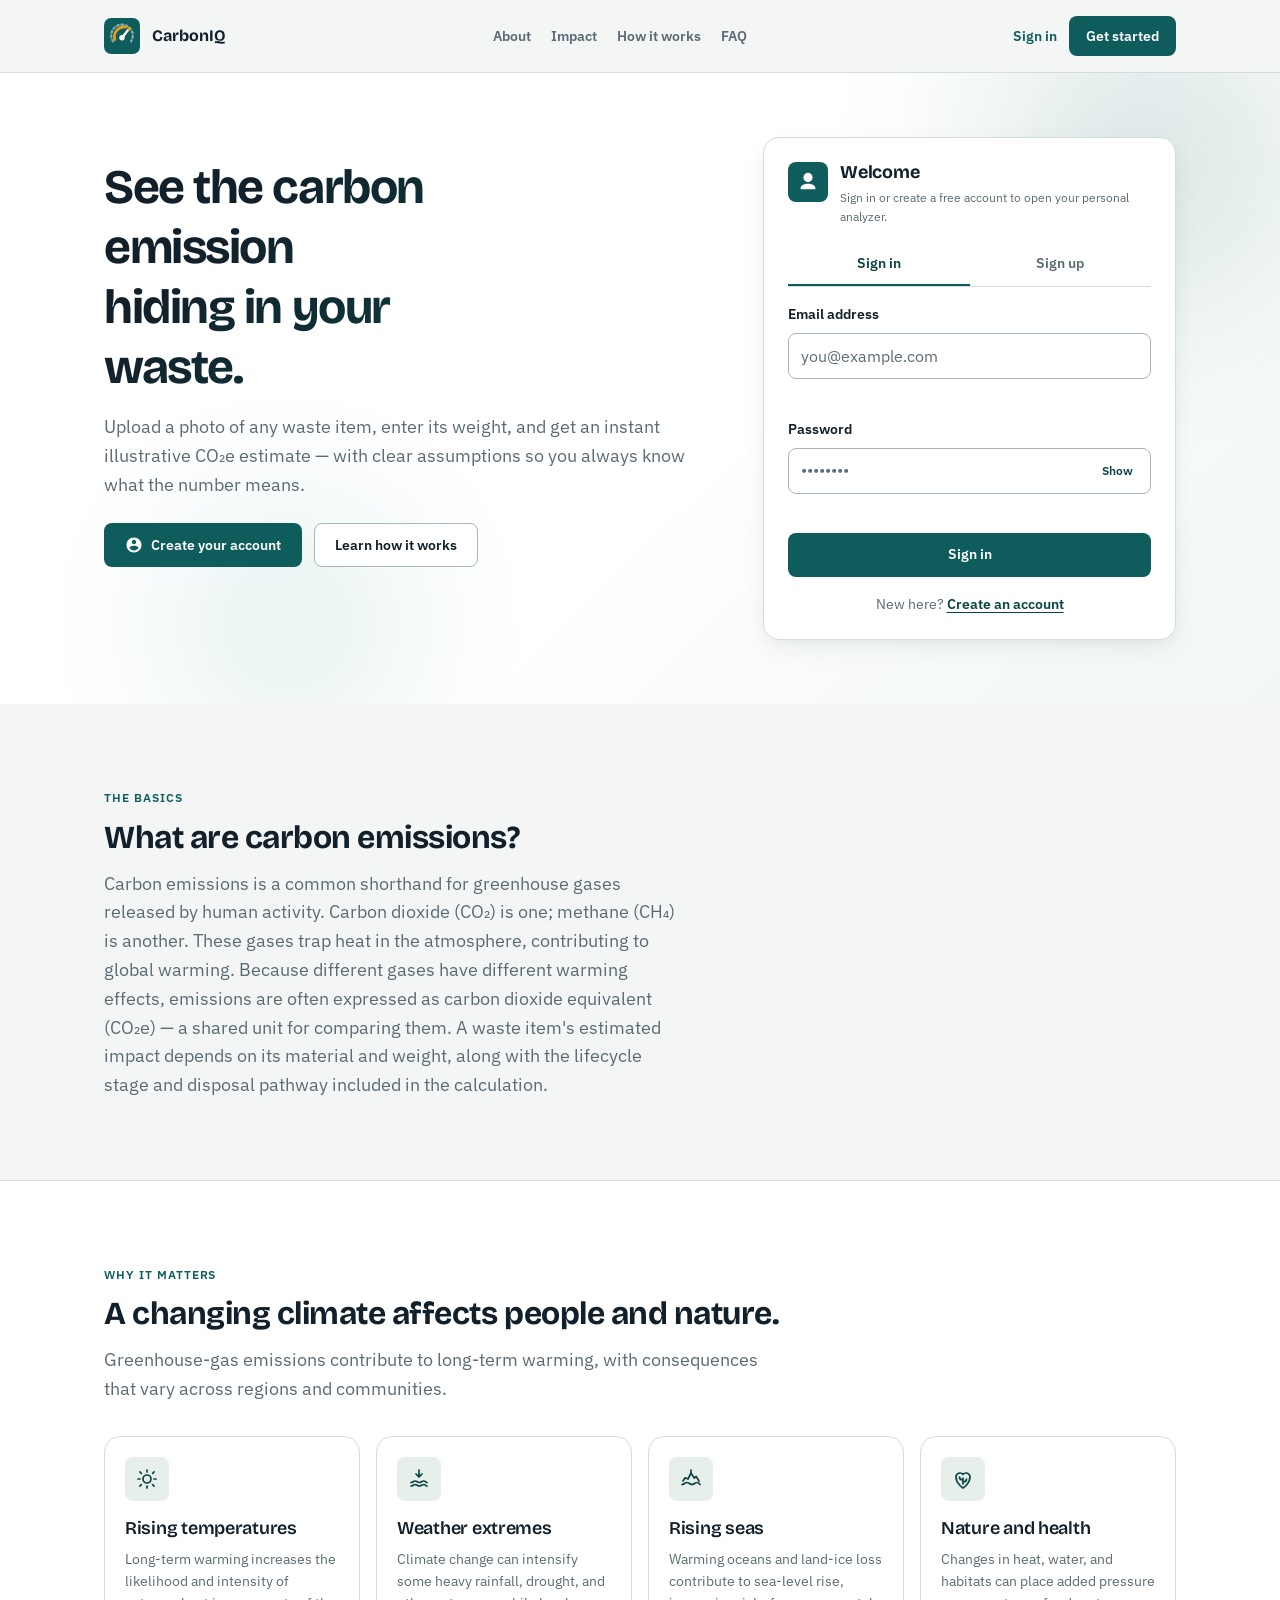
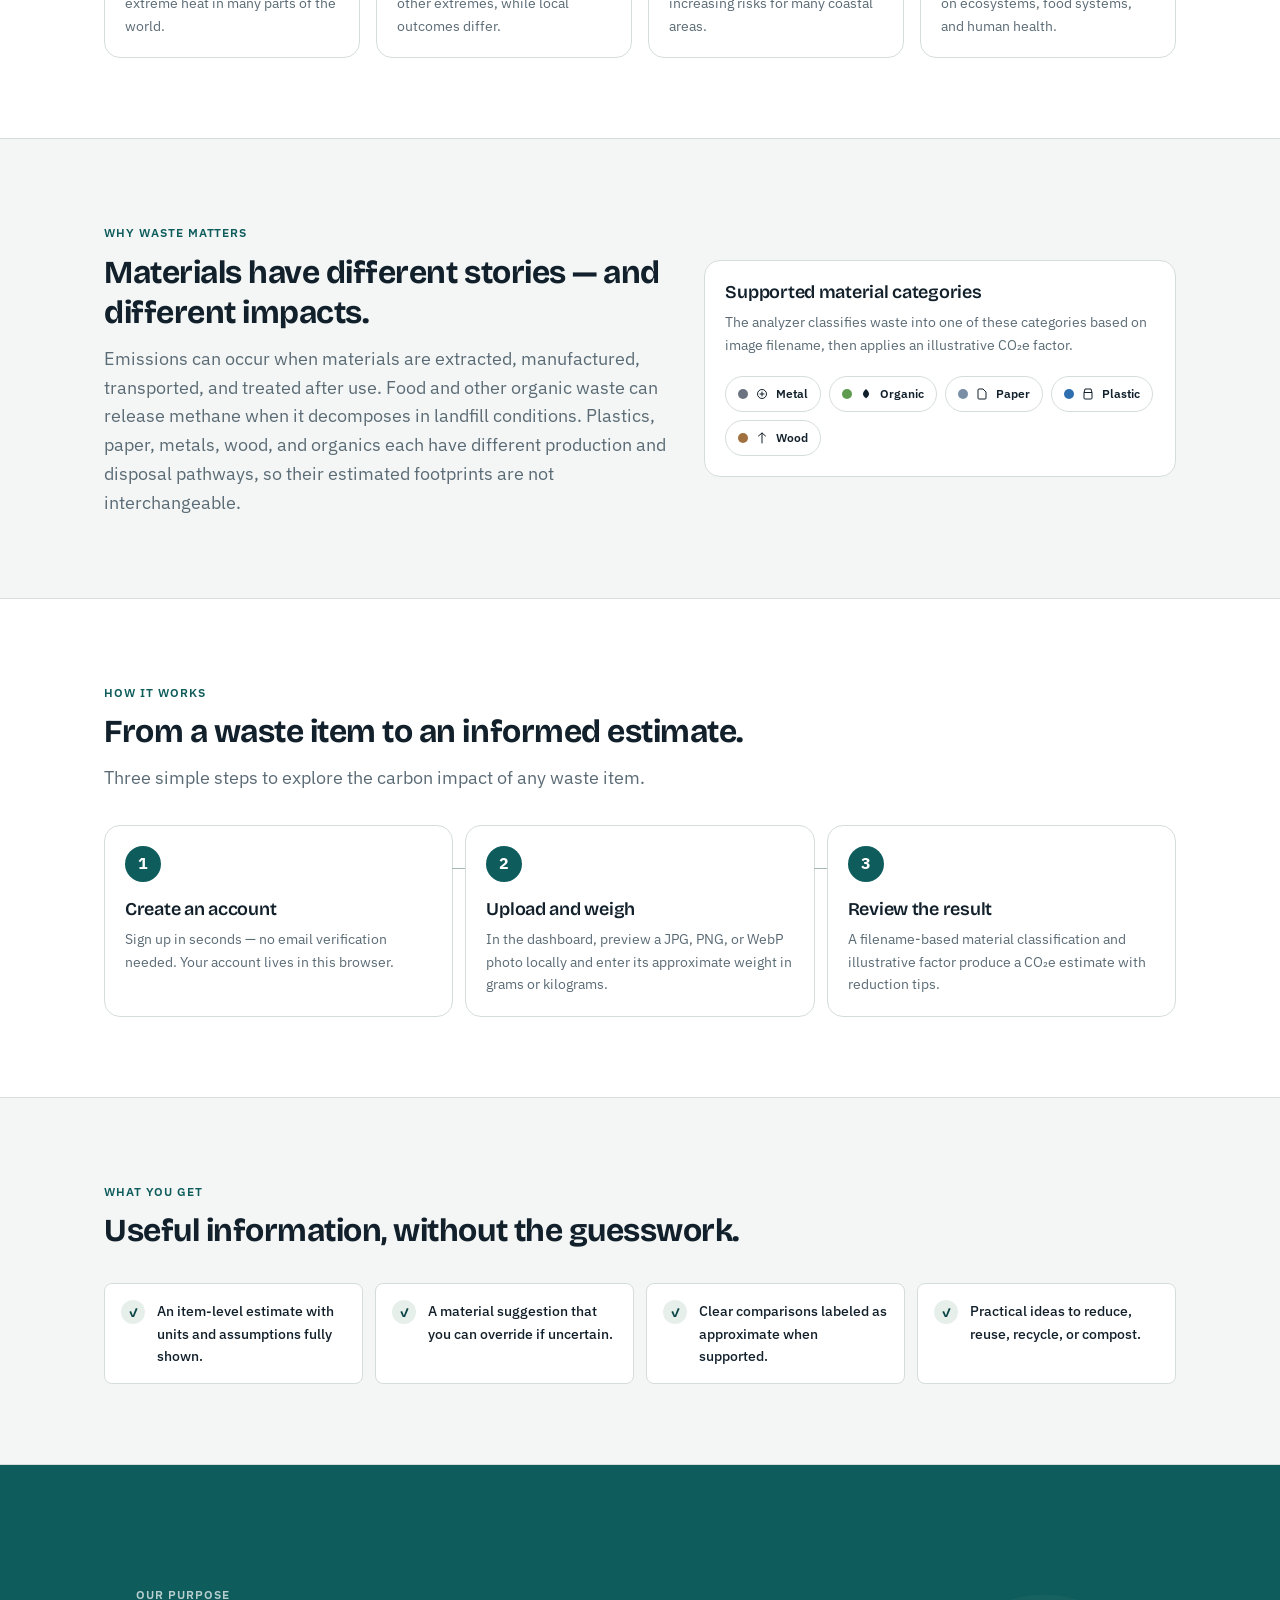
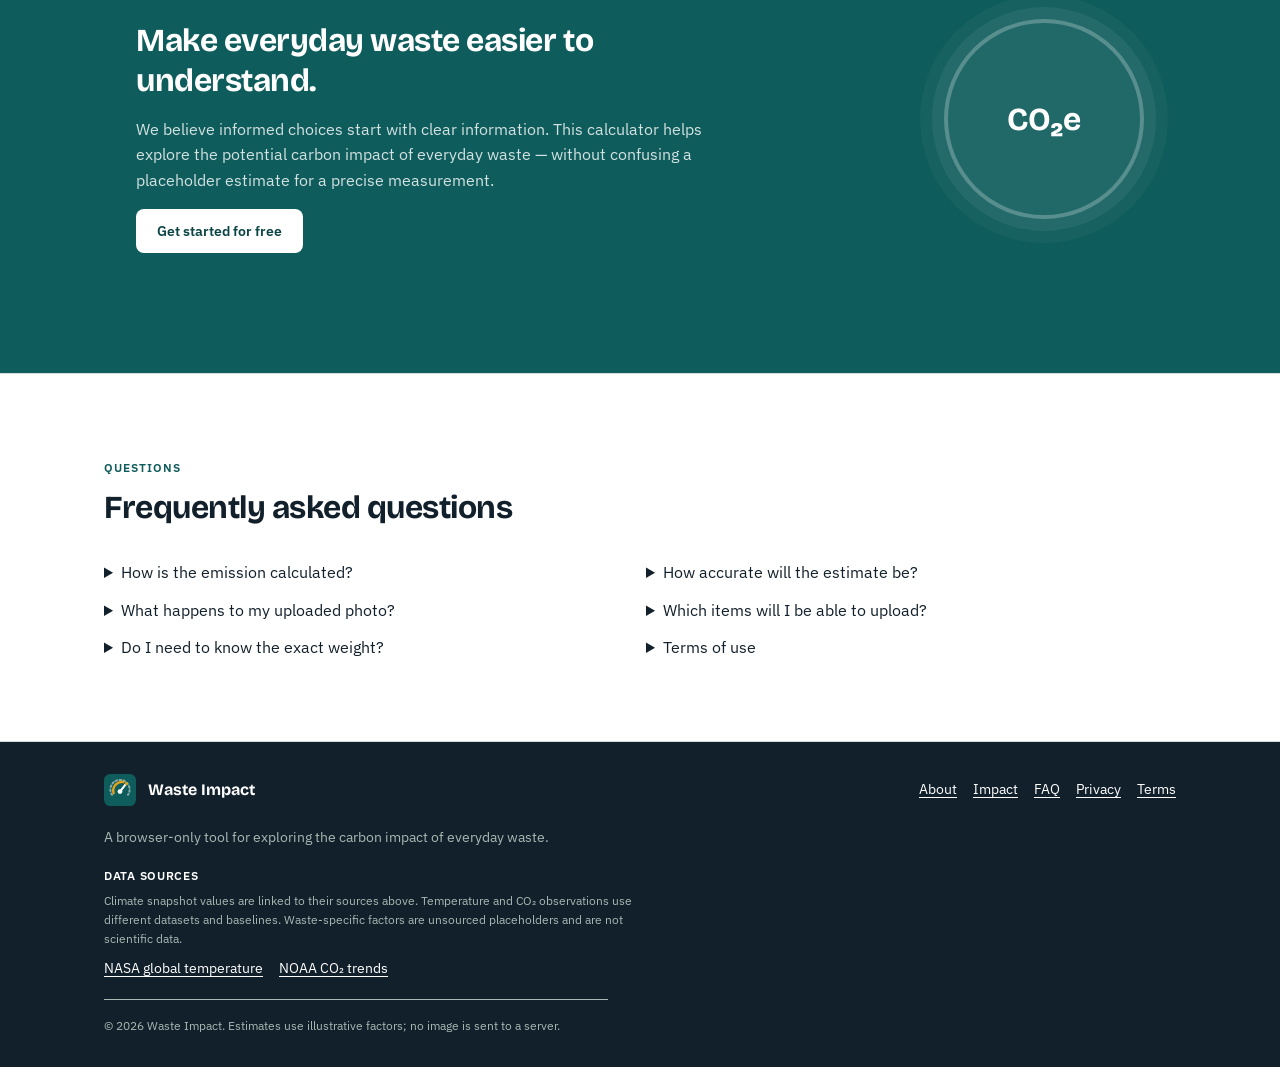
==== frontend/dashboard.html @ 8da8f5a0 "updated frontend" ====
<!doctype html>
<html lang="en">

<head>
  <meta charset="utf-8">
  <meta name="viewport" content="width=device-width, initial-scale=1">
  <meta name="description" content="Analyze a waste item and review its estimated carbon impact.">
  <title>My Analyzer | CarbonIQ</title>
  <link rel="preconnect" href="https://fonts.googleapis.com">
  <link rel="preconnect" href="https://fonts.gstatic.com" crossorigin>
  <link
    href="https://fonts.googleapis.com/css2?family=Bricolage+Grotesque:opsz,wght@12..96,400;12..96,600;12..96,700&family=IBM+Plex+Sans:wght@400;500;600&display=swap"
    rel="stylesheet">
  <link rel="stylesheet" href="css/tokens.css">
  <link rel="stylesheet" href="css/base.css">
  <link rel="stylesheet" href="css/components.css">
  <link rel="stylesheet" href="css/sections.css">
  <script type="module" src="js/dashboard.js"></script>
</head>

<body>
  <a class="skip-link" href="#main-content">Skip to main content</a>

  <!-- ─── Reward Toast ──────────────────────────────────────────────────────── -->
  <div id="reward-toast" class="reward-toast" hidden aria-live="polite" aria-atomic="true">
    <span class="toast-icon" aria-hidden="true">
      <svg width="22" height="22" viewBox="0 0 24 24" fill="none">
        <circle cx="12" cy="12" r="10" fill="#F59E0B" stroke="#D97706" stroke-width="1.5" />
        <circle cx="12" cy="12" r="7.5" stroke="#FDE68A" stroke-width="1" stroke-dasharray="2 1.5" />
        <text x="12" y="15.5" font-size="11" font-weight="900" fill="#78350F" text-anchor="middle"
          font-family="system-ui, sans-serif">₵</text>
      </svg>
    </span>
    <div class="toast-text">
      <strong id="toast-points">+0 Eco-Points</strong>
      <span id="toast-sub">Added to your wallet</span>
    </div>
  </div>

  <!-- ─── Wallet Modal ──────────────────────────────────────────────────────── -->
  <div id="wallet-modal" class="modal-overlay" hidden role="dialog" aria-modal="true" aria-labelledby="modal-title">
    <div class="modal-inner" data-modal-inner tabindex="-1">
      <div class="modal-header">
        <div class="modal-title-row">
          <span class="modal-title-icon" aria-hidden="true">
            <svg width="24" height="24" viewBox="0 0 24 24" fill="none">
              <circle cx="12" cy="12" r="10" fill="#F59E0B" stroke="#D97706" stroke-width="1.5" />
              <circle cx="12" cy="12" r="7.5" stroke="#FDE68A" stroke-width="1" stroke-dasharray="2 1.5" />
              <text x="12" y="15.5" font-size="11" font-weight="900" fill="#78350F" text-anchor="middle"
                font-family="system-ui, sans-serif">₵</text>
            </svg>
          </span>
          <h2 id="modal-title">My Eco-Wallet</h2>
        </div>
        <button class="modal-close" id="wallet-close" type="button" aria-label="Close wallet">
          <svg width="20" height="20" viewBox="0 0 24 24" fill="none" aria-hidden="true">
            <path d="M18 6 6 18M6 6l12 12" stroke="currentColor" stroke-width="2" stroke-linecap="round" />
          </svg>
        </button>
      </div>

      <!-- Balance strip -->
      <div class="modal-balance-strip">
        <div class="modal-stat">
          <span class="modal-stat-label">Current Balance</span>
          <strong class="modal-stat-value" id="modal-balance">0</strong>
          <span class="modal-stat-unit">Eco-Points</span>
        </div>
        <div class="modal-stat">
          <span class="modal-stat-label">Lifetime Earned</span>
          <strong class="modal-stat-value" id="modal-lifetime">0</strong>
          <span class="modal-stat-unit">total pts</span>
        </div>
        <div class="modal-stat">
          <span class="modal-stat-label">Current Streak</span>
          <strong class="modal-stat-value" id="modal-streak">0</strong>
          <span class="modal-stat-unit">days 🔥</span>
        </div>
      </div>

      <!-- Tier progress -->
      <div class="modal-section">
        <h3 class="modal-section-title">Your Tier</h3>
        <div class="tier-progress-row">
          <span class="tier-icon-large" id="modal-tier-icon">🌱</span>
          <div class="tier-progress-details">
            <div class="tier-progress-labels">
              <strong id="modal-tier-name">Eco Explorer</strong>
              <span class="muted" id="modal-next-tier">Next: 🌿 Green Guardian</span>
            </div>
            <div class="tier-progress-track">
              <div class="tier-progress-fill" id="modal-tier-bar" style="width: 0%"></div>
            </div>
            <span class="tier-progress-pct muted" id="modal-tier-progress">0%</span>
          </div>
        </div>
      </div>

      <!-- All tiers grid -->
      <div class="modal-section">
        <h3 class="modal-section-title">Achievement Tiers</h3>
        <div class="tiers-grid" id="modal-tiers-grid"></div>
      </div>

      <!-- Transaction ledger -->
      <div class="modal-section">
        <h3 class="modal-section-title">Recent Transactions</h3>
        <div class="ledger" id="modal-ledger"></div>
      </div>
    </div>
  </div>

  <div id="dashboard-shell" hidden>
    <!-- ─── Header ─────────────────────────────────────────────────────────── -->
    <header class="site-header dashboard-site-header">
      <div class="container header-inner dashboard-header-inner">
        <a class="brand" href="index.html">
          <img src="assets/logo.svg" alt="">
          <span>CarbonIQ</span>
        </a>
        <nav class="site-nav dashboard-nav" aria-label="Dashboard navigation">
          <a href="#main-content">
            <svg width="14" height="14" viewBox="0 0 24 24" fill="none" aria-hidden="true">
              <path d="M3 9.5 12 3l9 6.5V20a1 1 0 0 1-1 1H4a1 1 0 0 1-1-1V9.5Z" stroke="currentColor" stroke-width="2"
                stroke-linejoin="round" />
              <path d="M9 21V12h6v9" stroke="currentColor" stroke-width="2" stroke-linejoin="round" />
            </svg>
            Analyzer
          </a>
          <a href="#history">
            <svg width="14" height="14" viewBox="0 0 24 24" fill="none" aria-hidden="true">
              <path d="M12 8v4l3 3m6-3a9 9 0 1 1-18 0 9 9 0 0 1 18 0Z" stroke="currentColor" stroke-width="2"
                stroke-linecap="round" stroke-linejoin="round" />
            </svg>
            History
          </a>
        </nav>
        <div class="dashboard-account">
          <!-- Wallet badge pill -->
          <button class="wallet-pill" id="wallet-trigger" type="button" aria-label="Open Eco-Wallet">
            <span aria-hidden="true" style="display:inline-flex;align-items:center;">
              <svg width="14" height="14" viewBox="0 0 24 24" fill="none">
                <circle cx="12" cy="12" r="10" fill="#F59E0B" stroke="#D97706" stroke-width="1.5" />
                <circle cx="12" cy="12" r="7.5" stroke="#FDE68A" stroke-width="1" stroke-dasharray="2 1.5" />
                <text x="12" y="15.5" font-size="11" font-weight="900" fill="#78350F" text-anchor="middle"
                  font-family="system-ui, sans-serif">₵</text>
              </svg>
            </span>
            <span id="wallet-balance">0</span>
            <span class="wallet-pill-label">pts</span>
          </button>
          <!-- Streak badge -->
          <div class="streak-badge" title="Day streak">
            <span aria-hidden="true">🔥</span>
            <span id="streak-count">0</span>
          </div>
          <div class="dashboard-user-info">
            <span class="dashboard-avatar" id="dashboard-avatar" aria-hidden="true"></span>
            <span class="dashboard-greeting" id="dashboard-greeting"></span>
          </div>
          <button class="button button-secondary button-small" id="sign-out" type="button">Sign out</button>
        </div>
      </div>
    </header>

    <!-- ─── Main ───────────────────────────────────────────────────────────── -->
    <main id="main-content" class="dashboard-main">
      <div class="container">

        <!-- Title bar -->
        <header class="dashboard-title">
          <div class="dashboard-title-text">
            <span class="eyebrow">Personal analyzer</span>
            <h1>Calculate your waste emissions</h1>
            <p>Choose an item photo and enter its approximate weight to get carbon estimate and earn Eco-Points.</p>
          </div>
          <div class="dashboard-title-actions">
            <button class="button button-secondary button-small" id="wallet-trigger-alt" type="button">
              <span aria-hidden="true" style="display:inline-flex;align-items:center;">
                <svg width="15" height="15" viewBox="0 0 24 24" fill="none">
                  <circle cx="12" cy="12" r="10" fill="#F59E0B" stroke="#D97706" stroke-width="1.5" />
                  <circle cx="12" cy="12" r="7.5" stroke="#FDE68A" stroke-width="1" stroke-dasharray="2 1.5" />
                  <text x="12" y="15.5" font-size="11" font-weight="900" fill="#78350F" text-anchor="middle"
                    font-family="system-ui, sans-serif">₵</text>
                </svg>
              </span>
              My Wallet
            </button>
            <a href="#history" class="button button-secondary button-small">
              <svg width="14" height="14" viewBox="0 0 24 24" fill="none" aria-hidden="true">
                <path d="M12 8v4l3 3m6-3a9 9 0 1 1-18 0 9 9 0 0 1 18 0Z" stroke="currentColor" stroke-width="2"
                  stroke-linecap="round" stroke-linejoin="round" />
              </svg>
              View history
            </a>
          </div>
        </header>



        <!-- ─── Summary Cards (4 items) ──────────────────────────────────── -->
        <section class="summary-grid" aria-label="Your analysis summary">
          <article class="card summary-card">
            <div class="summary-card-icon summary-icon-emissions" aria-hidden="true">
              <svg viewBox="0 0 24 24" fill="none">
                <path d="M12 2a10 10 0 1 0 0 20A10 10 0 0 0 12 2Zm1 14H11v-4h2v4Zm0-6H11V8h2v2Z" fill="currentColor" />
              </svg>
            </div>
            <span class="summary-label">Total estimated emissions</span>
            <strong class="summary-value" id="summary-total">0.00 <span>kg CO₂e</span></strong>
          </article>
          <article class="card summary-card">
            <div class="summary-card-icon summary-icon-items" aria-hidden="true">
              <svg viewBox="0 0 24 24" fill="none">
                <path
                  d="M9 5H7a2 2 0 0 0-2 2v12a2 2 0 0 0 2 2h10a2 2 0 0 0 2-2V7a2 2 0 0 0-2-2h-2M9 5a2 2 0 0 0 2 2h2a2 2 0 0 0 2-2M9 5a2 2 0 0 1 2-2h2a2 2 0 0 1 2 2m-6 9 2 2 4-4"
                  stroke="currentColor" stroke-width="1.8" stroke-linecap="round" stroke-linejoin="round" />
              </svg>
            </div>
            <span class="summary-label">Items analyzed</span>
            <strong class="summary-value" id="summary-count">0</strong>
          </article>
          <article class="card summary-card">
            <div class="summary-card-icon summary-icon-material" aria-hidden="true">
              <svg viewBox="0 0 24 24" fill="none">
                <path
                  d="M12 2C6.48 2 2 6.48 2 12s4.48 10 10 10 10-4.48 10-10S17.52 2 12 2Zm-1 14H9V8h2v8Zm4 0h-2V8h2v8Z"
                  fill="currentColor" />
              </svg>
            </div>
            <span class="summary-label">Most common material</span>
            <strong class="summary-value" id="summary-material">—</strong>
          </article>
          <!-- 4th card: Eco-Points wallet balance -->
          <article class="card summary-card summary-card-wallet" role="button" tabindex="0" id="summary-wallet-card"
            aria-label="Open wallet">
            <div class="summary-card-icon summary-icon-wallet" aria-hidden="true">
              <svg width="22" height="22" viewBox="0 0 24 24" fill="none">
                <circle cx="12" cy="12" r="10" fill="#F59E0B" stroke="#D97706" stroke-width="1.5" />
                <circle cx="12" cy="12" r="7.5" stroke="#FDE68A" stroke-width="1" stroke-dasharray="2 1.5" />
                <text x="12" y="15.5" font-size="11" font-weight="900" fill="#78350F" text-anchor="middle"
                  font-family="system-ui, sans-serif">₵</text>
              </svg>
            </div>
            <span class="summary-label">Eco-Points balance</span>
            <strong class="summary-value summary-value-pts" id="summary-points">0</strong>
            <span class="wallet-tier-chip" id="wallet-tier">🌱 Eco Explorer</span>
          </article>
        </section>

        <!-- ─── Analyzer + Result ──────────────────────────────────────────── -->
        <section class="analyzer-layout" aria-label="Waste item analyzer">

          <!-- Analyzer card -->
          <article class="card analyzer-card" aria-labelledby="analyzer-title">
            <header class="dashboard-card-heading">
              <div>
                <span class="eyebrow">New analysis</span>
                <h2 id="analyzer-title">Add a waste item</h2>
              </div>
              <span class="card-badge card-badge-new">
                <svg width="10" height="10" viewBox="0 0 24 24" fill="none" aria-hidden="true">
                  <path d="M12 5v14M5 12h14" stroke="currentColor" stroke-width="3" stroke-linecap="round" />
                </svg>
                New
              </span>
            </header>

            <form id="analyzer-form" novalidate>
              <div class="form-field">
                <label for="waste-image">Waste item photo</label>
                <label class="upload-zone" id="upload-zone" for="waste-image" tabindex="0">
                  <span class="upload-icon" aria-hidden="true">
                    <svg viewBox="0 0 24 24" fill="none">
                      <path d="M12 16V4m0 0L7 9m5-5 5 5M5 14v4a2 2 0 0 0 2 2h10a2 2 0 0 0 2-2v-4" stroke="currentColor"
                        stroke-width="1.8" stroke-linecap="round" stroke-linejoin="round" />
                    </svg>
                  </span>
                  <strong>Choose or drop an image</strong>
                  <span>JPG, PNG, or WebP · up to 5 MB</span>
                  <span class="button button-secondary button-small" aria-hidden="true">Choose image</span>
                </label>
                <input class="sr-only" id="waste-image" name="image" type="file"
                  accept="image/jpeg,image/png,image/webp" capture="environment" required
                  aria-describedby="image-error">
                <span class="field-error" id="image-error" aria-live="polite"></span>
              </div>

              <div class="image-preview" id="image-preview" hidden>
                <img id="preview-image" alt="Preview of the selected waste item">
                <div class="preview-file-info">
                  <strong id="preview-name"></strong>
                  <span class="muted" id="preview-size"></span>
                </div>
                <div class="preview-actions">
                  <button class="text-link-button" id="replace-image" type="button">Replace</button>
                  <button class="text-link-button" id="remove-image" type="button">Remove</button>
                </div>
              </div>

              <div class="weight-fields">
                <div class="form-field">
                  <label for="item-weight">Approximate weight</label>
                  <input class="form-control" id="item-weight" name="weight" type="number" min="0.01" step="any"
                    inputmode="decimal" placeholder="e.g. 250" required aria-describedby="weight-hint weight-error">
                  <span class="unit-label" id="weight-hint">An approximate weight is fine.</span>
                  <span class="field-error" id="weight-error" aria-live="polite"></span>
                </div>
                <div class="form-field">
                  <label for="weight-unit">Unit</label>
                  <select class="form-control" id="weight-unit" name="unit" aria-label="Weight unit">
                    <option value="g">Grams (g)</option>
                    <option value="kg">Kilograms (kg)</option>
                  </select>
                </div>
              </div>

              <button class="button button-primary button-block" id="analyze-button" type="submit" disabled>
                <svg width="16" height="16" viewBox="0 0 24 24" fill="none" aria-hidden="true">
                  <path
                    d="m9 12 2 2 4-4M7.835 4.697a3.42 3.42 0 0 0 1.946-.806 3.42 3.42 0 0 1 4.438 0 3.42 3.42 0 0 0 1.946.806 3.42 3.42 0 0 1 3.138 3.138 3.42 3.42 0 0 0 .806 1.946 3.42 3.42 0 0 1 0 4.438 3.42 3.42 0 0 0-.806 1.946 3.42 3.42 0 0 1-3.138 3.138 3.42 3.42 0 0 0-1.946.806 3.42 3.42 0 0 1-4.438 0 3.42 3.42 0 0 0-1.946-.806 3.42 3.42 0 0 1-3.138-3.138 3.42 3.42 0 0 0-.806-1.946 3.42 3.42 0 0 1 0-4.438 3.42 3.42 0 0 0 .806-1.946 3.42 3.42 0 0 1 3.138-3.138Z"
                    stroke="currentColor" stroke-width="1.8" stroke-linecap="round" stroke-linejoin="round" />
                </svg>
                Calculate carbon emission
              </button>
              <div class="notice notice-error" id="analysis-error" role="alert" aria-live="polite" hidden></div>
              <button class="button button-secondary button-block retry-button" id="retry-analysis" type="button"
                hidden>Try again</button>
            </form>
          </article>

          <!-- Result card -->
          <article class="card result-card" id="result-card" aria-labelledby="result-title" aria-live="polite">
            <header class="dashboard-card-heading">
              <div>
                <span class="eyebrow">Your result</span>
                <h2 id="result-title">Item impact estimate</h2>
              </div>
            </header>
            <div class="result-empty" id="result-empty">
              <span class="result-empty-icon" aria-hidden="true">CO₂e</span>
              <p>Your illustrative estimate will appear here after you submit an item.</p>
            </div>
            <div id="result-content" hidden>
              <div class="result-material-row">
                <span class="material-badge" id="result-material"></span>
                <span class="confidence-label" id="confidence-label"></span>
              </div>
              <p class="result-number"><span id="result-value">0.00</span><span class="result-unit">kg CO₂e</span></p>
              <p class="result-approximation">Illustrative estimate — not scientifically validated</p>

              <!-- Points earned row inside result card -->
              <div class="result-points-row" id="result-points-row" hidden>
                <span class="result-points-icon" aria-hidden="true" style="display:inline-flex;align-items:center;">
                  <svg width="18" height="18" viewBox="0 0 24 24" fill="none">
                    <circle cx="12" cy="12" r="10" fill="#F59E0B" stroke="#D97706" stroke-width="1.5" />
                    <circle cx="12" cy="12" r="7.5" stroke="#FDE68A" stroke-width="1" stroke-dasharray="2 1.5" />
                    <text x="12" y="15.5" font-size="11" font-weight="900" fill="#78350F" text-anchor="middle"
                      font-family="system-ui, sans-serif">₵</text>
                  </svg>
                </span>
                <span class="result-points-label">You earned</span>
                <span class="result-points-value" id="result-points-value">+0 Eco-Points</span>
              </div>

              <div class="confidence-warning" id="confidence-warning" hidden>
                <p>Classification confidence is low. Choose the material to recalculate this estimate.</p>
                <div class="form-field">
                  <label for="correct-material">Material</label>
                  <select class="form-control" id="correct-material"></select>
                </div>
              </div>
              <dl class="result-breakdown">
                <div>
                  <dt>Weight used</dt>
                  <dd id="result-weight"></dd>
                </div>
                <div>
                  <dt>Illustrative factor</dt>
                  <dd id="result-factor"></dd>
                </div>
                <div>
                  <dt>Formula</dt>
                  <dd>weight (kg) × factor</dd>
                </div>
              </dl>
              <p class="result-formula" id="result-formula"></p>
              <section class="tips-section" aria-labelledby="tips-title">
                <h3 id="tips-title">Ideas to consider</h3>
                <ul id="result-tips"></ul>
              </section>
              <p class="save-status" id="save-status" role="status" aria-live="polite"></p>
              <button class="button button-secondary button-small" id="analyze-another" type="button">
                <svg width="14" height="14" viewBox="0 0 24 24" fill="none" aria-hidden="true">
                  <path d="M12 5v14M5 12h14" stroke="currentColor" stroke-width="2.5" stroke-linecap="round" />
                </svg>
                Analyze another item
              </button>
            </div>
          </article>
        </section>

        <!-- ─── History ────────────────────────────────────────────────────── -->
        <section class="history-section" id="history" aria-labelledby="history-title">
          <div class="history-heading">
            <div>
              <h2 id="history-title">Analysis history</h2>
            </div>
            <div class="history-controls">
              <div class="form-field history-filter">
                <label for="history-filter">Filter by material</label>
                <select class="form-control" id="history-filter">
                  <option value="all">All materials</option>
                </select>
              </div>
            </div>
          </div>
          <div class="history-chart-card card">
            <h3>
              <svg width="14" height="14" viewBox="0 0 24 24" fill="none" aria-hidden="true">
                <path d="M18 20V10M12 20V4M6 20v-6" stroke="currentColor" stroke-width="2" stroke-linecap="round"
                  stroke-linejoin="round" />
              </svg>
              Estimated emissions by material
            </h3>
            <div id="history-chart" class="history-chart" aria-label="Total estimated emissions by material"></div>
          </div>
          <div class="history-table-wrap">
            <table class="history-table">
              <caption class="sr-only">Saved waste item analysis history</caption>
              <thead>
                <tr>
                  <th scope="col">Date</th>
                  <th scope="col">Item</th>
                  <th scope="col">Material</th>
                  <th scope="col">Weight</th>
                  <th scope="col">Estimated CO₂e</th>
                  <th scope="col">Points</th>
                  <th scope="col"><span class="sr-only">Actions</span></th>
                </tr>
              </thead>
              <tbody id="history-body"></tbody>
            </table>
            <p class="empty-history" id="empty-history">No items yet. Choose a waste photo above to get started.</p>
          </div>
          <p class="storage-warning" id="storage-warning" role="status" aria-live="polite"></p>
        </section>

      </div>
    </main>

    <footer class="site-footer">
      <div class="container footer-inner">
        <div class="footer-top">
          <a class="footer-brand" href="index.html"><img src="assets/logo.svg" alt=""><span>Waste Impact</span></a>
          <nav class="footer-nav" aria-label="Footer navigation">
            <a href="index.html#about">About</a>
            <a href="index.html#privacy">Privacy</a>
          </nav>
        </div>
      </div>
    </footer>
  </div>

  <main class="access-error" id="access-error" hidden>
    <div class="card access-error-card">
      <div class="access-error-icon" aria-hidden="true">
        <svg viewBox="0 0 24 24" fill="none">
          <path d="M12 22s8-4 8-10V5l-8-3-8 3v7c0 6 8 10 8 10Z" stroke="currentColor" stroke-width="1.8"
            stroke-linejoin="round" />
          <path d="M15 9l-6 6M9 9l6 6" stroke="currentColor" stroke-width="1.8" stroke-linecap="round" />
        </svg>
      </div>
      <h1>Dashboard unavailable</h1>
      <p class="muted" id="access-error-message">Your session could not be checked.</p>
      <a class="button button-primary" href="index.html#account-access">Return to sign in</a>
    </div>
  </main>
</body>

</html>
---- frontend/css/tokens.css ----
:root {
  --ink: #12202B;
  --paper: #F3F6F5;
  --surface: #FFFFFF;
  --teal: #0F5C5C;
  --teal-dark: #0A4444;
  --teal-mid: #1A7A7A;
  --teal-light: #E7EFEB;
  --teal-xlight: #F0F7F4;
  --demo: #5C3D9F;
  --demo-dark: #412D75;
  --demo-light: #EDE8FA;
  --info: #1A6FA8;
  --info-bg: #E8F3FB;
  --signal: #E3A21A;
  --signal-bg: #FCF5E6;
  --alert: #B3402A;
  --alert-bg: #FBECE8;
  --line: #D5DDDA;
  --line-strong: #A8B8B2;
  --muted: #5B6B75;
  --mat-metal: #6B7380;
  --mat-organic: #5E9B4E;
  --mat-paper: #7A8FA6;
  --mat-plastic-low: #3E9CB5;
  --mat-plastic-mid: #2F6FB0;
  --mat-plastic-high: #5B4B9A;
  --mat-wood: #A0703F;
  --font-heading: "Bricolage Grotesque", -apple-system, BlinkMacSystemFont, "Segoe UI", Roboto, Helvetica, Arial, sans-serif;
  --font-body: "IBM Plex Sans", -apple-system, BlinkMacSystemFont, "Segoe UI", Roboto, Helvetica, Arial, sans-serif;
  --font-mono: "IBM Plex Mono", ui-monospace, SFMono-Regular, Menlo, Monaco, Consolas, monospace;
  --text-xs: 0.75rem;
  --text-sm: 0.875rem;
  --text-base: 1rem;
  --text-md: 1.125rem;
  --text-lg: 1.5rem;
  --text-xl: 2rem;
  --text-2xl: 3rem;
  --space-1: 4px;
  --space-2: 8px;
  --space-3: 12px;
  --space-4: 16px;
  --space-5: 20px;
  --space-6: 24px;
  --space-8: 32px;
  --space-10: 40px;
  --space-12: 48px;
  --space-16: 64px;
  --space-20: 80px;
  --max-content-width: 1120px;
  --radius-sm: 8px;
  --radius-lg: 16px;
  --shadow-result: 0 10px 30px -5px rgba(18, 32, 43, 0.08), 0 4px 12px -2px rgba(18, 32, 43, 0.04);
  --shadow-card: 0 2px 8px -1px rgba(18, 32, 43, 0.06), 0 1px 4px -1px rgba(18, 32, 43, 0.04);
  --shadow-popover: 0 8px 24px -4px rgba(18, 32, 43, 0.12);
  --transition-fast: 150ms cubic-bezier(0.16, 1, 0.3, 1);
  --transition-normal: 300ms cubic-bezier(0.16, 1, 0.3, 1);
  --transition-marker: 400ms cubic-bezier(0.16, 1, 0.3, 1);
}
---- frontend/css/base.css ----
*,
*::before,
*::after {
  box-sizing: border-box;
}

html {
  scroll-behavior: smooth;
  scroll-padding-top: 88px;
  -webkit-text-size-adjust: 100%;
}

body {
  min-width: 320px;
  min-height: 100vh;
  margin: 0;
  background: var(--paper);
  color: var(--ink);
  font-family: var(--font-body);
  font-size: var(--text-base);
  line-height: 1.6;
  -webkit-font-smoothing: antialiased;
  -moz-osx-font-smoothing: grayscale;
}

a {
  color: var(--teal);
  text-underline-offset: 3px;
  transition: color var(--transition-fast);
}

a:hover {
  color: var(--teal-dark);
}

button {
  color: inherit;
  font: inherit;
}

h1,
h2,
h3,
h4 {
  margin: 0;
  color: var(--ink);
  font-family: var(--font-heading);
  line-height: 1.25;
  letter-spacing: -0.015em;
}

h1 {
  font-size: clamp(2.25rem, 4vw + 1rem, var(--text-2xl));
  font-weight: 700;
  letter-spacing: -0.03em;
}

h2 {
  font-size: clamp(1.75rem, 2.5vw + 0.5rem, var(--text-xl));
  font-weight: 700;
}

h3 {
  font-size: var(--text-lg);
  font-weight: 600;
}

p {
  max-width: 72ch;
  margin: 0;
}

:focus-visible {
  outline: 2px solid var(--teal);
  outline-offset: 2px;
}

[id] {
  scroll-margin-top: 88px;
}

[hidden] {
  display: none !important;
}

.skip-link {
  position: absolute;
  z-index: 20;
  top: -100px;
  left: var(--space-4);
  padding: var(--space-3) var(--space-5);
  border-radius: var(--radius-sm);
  background: var(--teal);
  color: var(--surface);
  font-weight: 600;
}

.skip-link:focus {
  top: var(--space-4);
}

.container {
  width: 100%;
  max-width: var(--max-content-width);
  margin-inline: auto;
  padding-inline: var(--space-4);
}

.eyebrow {
  color: var(--teal);
  font-size: var(--text-xs);
  font-weight: 600;
  letter-spacing: 0.08em;
  text-transform: uppercase;
}

.muted {
  color: var(--muted);
}

.section {
  padding-block: var(--space-12);
  border-bottom: 1px solid var(--line);
}

.section-heading {
  max-width: 68ch;
  margin-bottom: var(--space-8);
}

.section-heading h2 {
  margin-top: var(--space-2);
}

.section-heading p {
  margin-top: var(--space-3);
  color: var(--muted);
  font-size: var(--text-md);
}

.sr-only {
  position: absolute;
  width: 1px;
  height: 1px;
  padding: 0;
  overflow: hidden;
  clip: rect(0, 0, 0, 0);
  white-space: nowrap;
  clip-path: inset(50%);
}

@media (min-width: 768px) {
  .container {
    padding-inline: var(--space-6);
  }
}

@media (min-width: 900px) {
  .section {
    padding-block: var(--space-20);
  }
}

@media (prefers-reduced-motion: reduce) {
  *,
  *::before,
  *::after {
    scroll-behavior: auto !important;
    animation-duration: 0.01ms !important;
    animation-iteration-count: 1 !important;
    transition-duration: 0.01ms !important;
  }
}
---- frontend/css/components.css ----
.button {
  min-height: 44px;
  display: inline-flex;
  align-items: center;
  justify-content: center;
  gap: var(--space-2);
  padding: var(--space-2) var(--space-5);
  border: 1px solid transparent;
  border-radius: var(--radius-sm);
  font-size: var(--text-sm);
  font-weight: 600;
  text-align: center;
  text-decoration: none;
  transition: background-color var(--transition-fast), border-color var(--transition-fast), color var(--transition-fast);
}

.button-primary {
  background: var(--teal);
  color: var(--surface);
}

.button-primary:hover {
  background: var(--teal-dark);
  color: var(--surface);
}

.button-secondary {
  border-color: var(--line-strong);
  background: var(--surface);
  color: var(--ink);
}

.button-secondary:hover {
  border-color: var(--teal);
  color: var(--teal-dark);
}

.button-small {
  min-height: 40px;
  padding-inline: var(--space-4);
}

.button-block {
  width: 100%;
}

.button:disabled {
  cursor: not-allowed;
  opacity: 0.55;
}

.card {
  border: 1px solid var(--line);
  border-radius: var(--radius-lg);
  background: var(--surface);
}

.form-field {
  display: grid;
  gap: var(--space-2);
}

.form-field > label {
  font-size: var(--text-sm);
  font-weight: 600;
}

.form-control {
  width: 100%;
  min-height: 46px;
  padding: var(--space-2) var(--space-3);
  border: 1px solid var(--line-strong);
  border-radius: var(--radius-sm);
  background: var(--surface);
  color: var(--ink);
  font: inherit;
}

.form-control::placeholder {
  color: var(--muted);
}

.form-control[aria-invalid="true"] {
  border-color: var(--alert);
}

.field-error {
  min-height: 1.2em;
  color: var(--alert);
  font-size: var(--text-xs);
}

.unit-label {
  color: var(--muted);
  font-size: var(--text-xs);
}

.password-wrap {
  position: relative;
}

.password-wrap .form-control {
  padding-right: 68px;
}

.password-toggle {
  position: absolute;
  top: 50%;
  right: var(--space-3);
  transform: translateY(-50%);
  border: 0;
  background: transparent;
  color: var(--teal-dark);
  cursor: pointer;
  font-size: var(--text-xs);
  font-weight: 600;
}

.checkbox-row {
  display: inline-flex;
  align-items: center;
  gap: var(--space-2);
  color: var(--muted);
  font-size: var(--text-sm);
}

.checkbox-row input {
  width: 18px;
  height: 18px;
  accent-color: var(--teal);
}

.tabs {
  display: grid;
  grid-template-columns: repeat(2, minmax(0, 1fr));
  border-bottom: 1px solid var(--line);
}

.tab {
  min-height: 44px;
  border: 0;
  border-bottom: 2px solid transparent;
  background: transparent;
  color: var(--muted);
  cursor: pointer;
  font-size: var(--text-sm);
  font-weight: 600;
}

.tab[aria-selected="true"] {
  border-bottom-color: var(--teal);
  color: var(--teal-dark);
}

.notice {
  padding: var(--space-3);
  border-radius: var(--radius-sm);
  font-size: var(--text-sm);
}

.notice-error {
  border: 1px solid var(--alert);
  background: var(--alert-bg);
  color: var(--alert);
}

.notice-warning {
  border: 1px solid var(--signal);
  background: var(--signal-bg);
  color: var(--ink);
}

.text-link-button {
  padding: 0;
  border: 0;
  background: transparent;
  color: var(--teal-dark);
  cursor: pointer;
  font: inherit;
  font-weight: 600;
  text-decoration: underline;
  text-underline-offset: 3px;
}

.text-link-button:hover {
  color: var(--teal);
}

.auth-card {
  padding: var(--space-5);
  box-shadow: var(--shadow-result);
}

.auth-card h2 {
  font-size: var(--text-lg);
}

.auth-card .auth-intro {
  margin-top: var(--space-2);
  color: var(--muted);
  font-size: var(--text-sm);
}

.auth-tabs {
  margin-top: var(--space-4);
}

.auth-form {
  display: grid;
  gap: var(--space-4);
  margin-top: var(--space-4);
}

.auth-form[aria-busy="true"] {
  opacity: 0.75;
}

.auth-form .auth-switch-copy {
  color: var(--muted);
  font-size: var(--text-sm);
  text-align: center;
}

.auth-card .notice {
  margin-top: var(--space-3);
}

.duplicate-switch {
  margin-top: var(--space-2);
}

.auth-card-status {
  margin-top: var(--space-4);
  padding: var(--space-3);
  border-radius: var(--radius-sm);
  background: var(--teal-light);
  color: var(--teal-dark);
  font-size: var(--text-xs);
}

.auth-card .auth-card-status {
  margin-top: var(--space-4);
  color: var(--teal-dark);
}

.summary-card {
  display: grid;
  gap: var(--space-2);
  padding: var(--space-4);
}

.summary-label {
  color: var(--muted);
  font-size: var(--text-xs);
  font-weight: 600;
}

.summary-value {
  color: var(--teal-dark);
  font-family: var(--font-heading);
  font-size: var(--text-lg);
  font-variant-numeric: tabular-nums;
  line-height: 1.2;
}

.summary-value span {
  color: var(--muted);
  font-family: var(--font-body);
  font-size: var(--text-xs);
  font-weight: 500;
}

.upload-zone {
  min-height: 220px;
  display: flex;
  flex-direction: column;
  align-items: center;
  justify-content: center;
  gap: var(--space-2);
  padding: var(--space-5);
  border: 1px dashed var(--line-strong);
  border-radius: var(--radius-lg);
  background: var(--paper);
  color: var(--muted);
  cursor: pointer;
  text-align: center;
  transition: background-color var(--transition-fast), border-color var(--transition-fast);
}

.upload-zone:hover,
.upload-zone.is-dragging,
.upload-zone:focus-visible {
  border-color: var(--teal);
  background: var(--teal-light);
}

.upload-zone strong {
  color: var(--ink);
  font-size: var(--text-sm);
}

.upload-zone > span:not(.upload-icon) {
  font-size: var(--text-xs);
}

.upload-zone .button {
  margin-top: var(--space-2);
}

.upload-icon {
  width: 44px;
  height: 44px;
  display: grid;
  place-items: center;
  border-radius: 50%;
  background: var(--teal-light);
  color: var(--teal-dark);
}

.upload-icon svg {
  width: 24px;
  height: 24px;
}

.image-preview {
  display: grid;
  grid-template-columns: 72px minmax(0, 1fr);
  align-items: center;
  gap: var(--space-3);
  padding: var(--space-3);
  border: 1px solid var(--line);
  border-radius: var(--radius-sm);
}

.image-preview > img {
  width: 72px;
  height: 72px;
  border-radius: var(--radius-sm);
  object-fit: cover;
}

.preview-file-info {
  min-width: 0;
  display: grid;
  gap: var(--space-1);
}

.preview-file-info strong {
  overflow: hidden;
  font-size: var(--text-sm);
  text-overflow: ellipsis;
  white-space: nowrap;
}

.preview-actions {
  grid-column: 2;
  display: flex;
  gap: var(--space-4);
  font-size: var(--text-xs);
}

.material-badge {
  display: inline-flex;
  align-items: center;
  gap: var(--space-2);
  padding: var(--space-1) var(--space-3);
  border: 1px solid var(--line);
  border-radius: 999px;
  background: var(--surface);
  color: var(--ink);
  font-size: var(--text-xs);
  font-weight: 600;
  white-space: nowrap;
}

.material-badge::before {
  width: 8px;
  height: 8px;
  border-radius: 50%;
  background: var(--material-color, var(--teal));
  content: "";
}

.result-empty {
  min-height: 270px;
  display: grid;
  align-content: center;
  justify-items: center;
  gap: var(--space-4);
  color: var(--muted);
  text-align: center;
}

.result-empty p {
  max-width: 34ch;
}

.result-empty-icon {
  width: 68px;
  height: 68px;
  display: grid;
  place-items: center;
  border-radius: 50%;
  background: var(--teal-light);
  color: var(--teal-dark);
  font-family: var(--font-heading);
  font-size: var(--text-md);
  font-weight: 700;
}

.result-material-row {
  display: flex;
  flex-wrap: wrap;
  align-items: center;
  gap: var(--space-3);
}

.confidence-label {
  color: var(--muted);
  font-size: var(--text-xs);
}

.result-number {
  margin-top: var(--space-5);
  color: var(--teal-dark);
  font-family: var(--font-heading);
  font-size: clamp(2.5rem, 6vw, 4rem);
  font-variant-numeric: tabular-nums;
  font-weight: 700;
  line-height: 1;
}

.result-unit {
  display: block;
  margin-top: var(--space-2);
  color: var(--muted);
  font-family: var(--font-body);
  font-size: var(--text-sm);
  font-weight: 500;
}

.result-approximation {
  margin-top: var(--space-2);
  color: var(--muted);
  font-size: var(--text-xs);
}

.confidence-warning {
  margin-top: var(--space-4);
  padding: var(--space-3);
  border-radius: var(--radius-sm);
  background: var(--signal-bg);
  color: var(--ink);
  font-size: var(--text-sm);
}

.confidence-warning .form-field {
  margin-top: var(--space-3);
}

.result-breakdown {
  display: grid;
  gap: var(--space-3);
  margin: var(--space-5) 0 0;
  padding-block: var(--space-4);
  border-block: 1px solid var(--line);
}

.result-breakdown > div {
  display: flex;
  justify-content: space-between;
  gap: var(--space-3);
  font-size: var(--text-xs);
}

.result-breakdown dt {
  color: var(--muted);
}

.result-breakdown dd {
  margin: 0;
  font-weight: 600;
  text-align: right;
}

.result-formula {
  margin-top: var(--space-3);
  color: var(--muted);
  font-size: var(--text-xs);
  font-variant-numeric: tabular-nums;
}

.tips-section {
  margin-top: var(--space-5);
}

.tips-section h3 {
  font-size: var(--text-sm);
}

.tips-section ul {
  display: grid;
  gap: var(--space-2);
  margin: var(--space-2) 0 0;
  padding-left: 1.25rem;
  color: var(--muted);
  font-size: var(--text-xs);
}

.save-status {
  margin-top: var(--space-3);
  color: var(--teal-dark);
  font-size: var(--text-xs);
}

.history-chart-card {
  margin-top: var(--space-4);
  padding: var(--space-4);
}

.history-chart-card h3 {
  font-size: var(--text-sm);
}

.history-chart {
  display: grid;
  gap: var(--space-3);
  margin-top: var(--space-4);
}

.chart-row {
  display: grid;
  grid-template-columns: 70px minmax(40px, 1fr) 88px;
  align-items: center;
  gap: var(--space-2);
  font-size: var(--text-xs);
}

.chart-label,
.chart-value {
  color: var(--muted);
}

.chart-value {
  text-align: right;
  font-variant-numeric: tabular-nums;
}

.chart-track {
  height: 10px;
  overflow: hidden;
  border-radius: 999px;
  background: var(--paper);
}

.chart-fill {
  height: 100%;
  display: block;
  border-radius: inherit;
  background: var(--material-color, var(--teal));
}

.history-table-wrap {
  width: 100%;
  margin-top: var(--space-4);
  overflow-x: auto;
  border: 1px solid var(--line);
  border-radius: var(--radius-lg);
  background: var(--surface);
}

.history-table {
  width: 100%;
  border-collapse: collapse;
  text-align: left;
}

.history-table th,
.history-table td {
  padding: var(--space-3);
  border-bottom: 1px solid var(--line);
  font-size: var(--text-xs);
  vertical-align: middle;
}

.history-table th {
  background: var(--paper);
  color: var(--muted);
  font-weight: 600;
  white-space: nowrap;
}

.history-table td {
  min-width: 90px;
}

.history-table tr:last-child td {
  border-bottom: 0;
}

.history-item {
  display: flex;
  align-items: center;
  gap: var(--space-2);
  min-width: 140px;
}

.history-thumbnail {
  width: 40px;
  height: 40px;
  flex: 0 0 auto;
  border-radius: var(--radius-sm);
  object-fit: cover;
}

.delete-entry {
  color: var(--alert);
  font-size: var(--text-xs);
}

.empty-history {
  padding: var(--space-6);
  color: var(--muted);
  font-size: var(--text-sm);
  text-align: center;
}

.storage-warning {
  margin-top: var(--space-3);
}

.access-error {
  min-height: 100vh;
  display: grid;
  place-items: center;
  padding: var(--space-4);
}

.access-error-card {
  width: min(100%, 480px);
  padding: var(--space-6);
}

.access-error-card p {
  margin-block: var(--space-3) var(--space-5);
}

.stat-card {
  min-height: 156px;
  display: flex;
  flex-direction: column;
  justify-content: space-between;
  padding: var(--space-5);
}

.stat-value {
  display: block;
  color: var(--teal-dark);
  font-family: var(--font-heading);
  font-size: var(--text-xl);
  font-weight: 700;
  font-variant-numeric: tabular-nums;
  line-height: 1.1;
}

.stat-caption {
  display: block;
  margin-top: var(--space-2);
  color: var(--muted);
  font-size: var(--text-sm);
}

.stat-source {
  margin-top: var(--space-3);
  font-size: var(--text-xs);
}

.stat-source a {
  color: var(--muted);
}

.stats-caveat {
  margin-top: var(--space-3);
  color: var(--muted);
  font-size: var(--text-xs);
}

.info-panel {
  padding: var(--space-5);
  border-left: 3px solid var(--teal);
  background: var(--teal-light);
}

.info-panel h2 {
  margin-bottom: var(--space-2);
  font-size: var(--text-lg);
}

.impact-card {
  padding: var(--space-5);
}

.impact-icon {
  width: 44px;
  height: 44px;
  display: grid;
  place-items: center;
  margin-bottom: var(--space-4);
  border-radius: var(--radius-sm);
  background: var(--teal-light);
  color: var(--teal-dark);
}

.impact-icon svg {
  width: 24px;
  height: 24px;
}

.impact-card h3 {
  font-size: var(--text-md);
}

.impact-card p {
  margin-top: var(--space-2);
  color: var(--muted);
  font-size: var(--text-sm);
}

.material-chips {
  display: flex;
  flex-wrap: wrap;
  gap: var(--space-2);
  margin-top: var(--space-5);
}

.material-chip {
  min-height: 36px;
  display: inline-flex;
  align-items: center;
  gap: var(--space-2);
  padding: var(--space-1) var(--space-3);
  border: 1px solid var(--line);
  border-radius: 999px;
  background: var(--surface);
  font-size: var(--text-xs);
  font-weight: 600;
}

.material-chip::before {
  width: 10px;
  height: 10px;
  border-radius: 50%;
  background: var(--material-color);
  content: "";
}

.material-metal { --material-color: var(--mat-metal); }
.material-organic { --material-color: var(--mat-organic); }
.material-paper { --material-color: var(--mat-paper); }
.material-plastic { --material-color: var(--mat-plastic-mid); }
.material-plastic-low { --material-color: var(--mat-plastic-low); }
.material-plastic-mid { --material-color: var(--mat-plastic-mid); }
.material-plastic-high { --material-color: var(--mat-plastic-high); }
.material-wood { --material-color: var(--mat-wood); }

.step-card {
  position: relative;
  padding: var(--space-5);
}

.step-number {
  width: 36px;
  height: 36px;
  display: grid;
  place-items: center;
  margin-bottom: var(--space-4);
  border-radius: 50%;
  background: var(--teal);
  color: var(--surface);
  font-weight: 700;
}

.step-card h3 {
  font-size: var(--text-md);
}

.step-card p {
  margin-top: var(--space-2);
  color: var(--muted);
  font-size: var(--text-sm);
}

.benefit-card {
  display: flex;
  align-items: flex-start;
  gap: var(--space-3);
  padding: var(--space-4);
  border: 1px solid var(--line);
  border-radius: var(--radius-sm);
  background: var(--surface);
}

.benefit-check {
  width: 24px;
  height: 24px;
  flex: 0 0 auto;
  display: grid;
  place-items: center;
  border-radius: 50%;
  background: var(--teal-light);
  color: var(--teal-dark);
  font-size: var(--text-xs);
  font-weight: 700;
}

.benefit-card p {
  font-size: var(--text-sm);
  font-weight: 500;
}

.benefits-note {
  margin-top: var(--space-4);
  color: var(--muted);
  font-size: var(--text-xs);
}

.faq-list {
  display: grid;
  gap: var(--space-3);
}

.faq-list details {
  border: 1px solid var(--line);
  border-radius: var(--radius-sm);
  background: var(--surface);
}

.faq-list summary {
  min-height: 52px;
  display: flex;
  align-items: center;
  justify-content: space-between;
  gap: var(--space-4);
  padding: var(--space-3) var(--space-4);
  color: var(--ink);
  cursor: pointer;
  font-weight: 600;
  list-style: none;
}

.faq-list summary::-webkit-details-marker {
  display: none;
}

.faq-list summary::after {
  color: var(--teal);
  content: "+";
  font-size: var(--text-lg);
  line-height: 1;
}

.faq-list details[open] summary::after {
  content: "−";
}

.faq-answer {
  padding: 0 var(--space-4) var(--space-4);
  color: var(--muted);
  font-size: var(--text-sm);
}

.footer-brand {
  display: flex;
  align-items: center;
  gap: var(--space-3);
  color: var(--surface);
  font-family: var(--font-heading);
  font-weight: 700;
  text-decoration: none;
}

.footer-brand img {
  width: 32px;
  height: 32px;
}

.footer-nav {
  display: flex;
  flex-wrap: wrap;
  gap: var(--space-4);
}

.footer-nav a,
.source-links a {
  color: var(--surface);
  font-size: var(--text-sm);
}

.source-links {
  display: flex;
  flex-wrap: wrap;
  gap: var(--space-4);
}

.source-note {
  max-width: 80ch;
  color: var(--line-strong);
  font-size: var(--text-xs);
}

.source-note a {
  color: var(--surface);
}

.footer-bottom {
  padding-top: var(--space-4);
  border-top: 1px solid var(--line-strong);
  color: var(--line-strong);
  font-size: var(--text-xs);
}


/* ─── Demo button ─────────────────────────────────────────────────────────── */
.button-demo {
  background: var(--demo-light);
  border-color: transparent;
  color: var(--demo-dark);
  font-weight: 600;
  gap: var(--space-2);
}

.button-demo:hover {
  background: var(--demo);
  color: #fff;
}

.button-demo:disabled {
  opacity: 0.6;
  cursor: not-allowed;
}

.demo-divider {
  position: relative;
  display: flex;
  align-items: center;
  gap: var(--space-3);
  color: var(--muted);
  font-size: var(--text-xs);
  text-align: center;
}

.demo-divider::before,
.demo-divider::after {
  flex: 1;
  height: 1px;
  background: var(--line);
  content: "";
}

/* ─── Notice info ─────────────────────────────────────────────────────────── */
.notice-info {
  display: flex;
  gap: var(--space-2);
  align-items: flex-start;
  border: 1px solid var(--info);
  background: var(--info-bg);
  color: var(--ink);
}

.notice-info svg {
  flex-shrink: 0;
  color: var(--info);
  margin-top: 1px;
}

/* ─── Auth card brand header ─────────────────────────────────────────────── */
.auth-card-brand {
  display: flex;
  align-items: flex-start;
  gap: var(--space-3);
  margin-bottom: var(--space-4);
}

.auth-card-icon {
  width: 40px;
  height: 40px;
  flex-shrink: 0;
  display: grid;
  place-items: center;
  border-radius: var(--radius-sm);
  background: var(--teal);
  color: white;
}

.auth-card-icon svg {
  width: 22px;
  height: 22px;
}

.auth-card-brand h2 {
  font-size: var(--text-md);
  line-height: 1.2;
}

.auth-card-brand .auth-intro {
  margin-top: var(--space-1);
  color: var(--muted);
  font-size: var(--text-xs);
}

/* ─── Auth card status (with icon) ──────────────────────────────────────── */
.auth-card-status {
  display: flex;
  align-items: flex-start;
  gap: var(--space-2);
}

.auth-card-status svg {
  flex-shrink: 0;
  margin-top: 1px;
  color: var(--teal);
}

/* ─── Card badge ──────────────────────────────────────────────────────────── */
.card-badge {
  display: inline-flex;
  align-items: center;
  gap: 4px;
  padding: 2px var(--space-2);
  border-radius: 999px;
  font-size: 0.65rem;
  font-weight: 700;
  letter-spacing: 0.05em;
  text-transform: uppercase;
}

.card-badge-new {
  background: var(--teal-light);
  color: var(--teal-dark);
}

/* ─── Summary card icon ───────────────────────────────────────────────────── */
.summary-card-icon {
  width: 32px;
  height: 32px;
  display: grid;
  place-items: center;
  border-radius: var(--radius-sm);
}

.summary-card-icon svg {
  width: 18px;
  height: 18px;
}

.summary-icon-emissions {
  background: var(--teal-light);
  color: var(--teal-dark);
}

.summary-icon-items {
  background: var(--info-bg);
  color: var(--info);
}

.summary-icon-material {
  background: var(--signal-bg);
  color: var(--signal);
}

/* ─── Dashboard user avatar ───────────────────────────────────────────────── */
.dashboard-user-info {
  display: flex;
  align-items: center;
  gap: var(--space-2);
}

.dashboard-avatar {
  width: 32px;
  height: 32px;
  display: grid;
  place-items: center;
  border-radius: 50%;
  background: var(--teal);
  color: white;
  font-family: var(--font-heading);
  font-size: var(--text-xs);
  font-weight: 700;
  flex-shrink: 0;
  user-select: none;
}

/* ─── Dashboard site header accent ───────────────────────────────────────── */
.dashboard-site-header {
  border-bottom-color: var(--teal-light);
  background: linear-gradient(to right, var(--surface) 60%, var(--teal-xlight));
}

.dashboard-site-header .site-nav a {
  display: inline-flex;
  align-items: center;
  gap: var(--space-2);
}

/* ─── Info panel features ─────────────────────────────────────────────────── */
.info-panel-features {
  display: grid;
  gap: var(--space-2);
  margin-top: var(--space-4);
}

.info-feature {
  display: flex;
  align-items: center;
  gap: var(--space-2);
  font-size: var(--text-sm);
  font-weight: 500;
  color: var(--teal-dark);
}

/* ─── Access error icon ───────────────────────────────────────────────────── */
.access-error-icon {
  width: 52px;
  height: 52px;
  display: grid;
  place-items: center;
  margin-bottom: var(--space-4);
  border-radius: 50%;
  background: var(--alert-bg);
  color: var(--alert);
}

.access-error-icon svg {
  width: 26px;
  height: 26px;
}


/* ══════════════════════════════════════════════════════════════════════════════
   REWARD & WALLET SYSTEM STYLES
   ══════════════════════════════════════════════════════════════════════════════ */

/* ─── Wallet pill (header) ────────────────────────────────────────────────── */
.wallet-pill {
  display: inline-flex;
  align-items: center;
  gap: var(--space-2);
  padding: var(--space-1) var(--space-3);
  border: 1.5px solid var(--demo);
  border-radius: 999px;
  background: var(--demo-light);
  color: var(--demo-dark);
  cursor: pointer;
  font-size: var(--text-xs);
  font-weight: 700;
  letter-spacing: 0.02em;
  transition: background var(--transition-fast), transform var(--transition-fast);
  white-space: nowrap;
}

.wallet-pill:hover {
  background: var(--demo);
  color: #fff;
  transform: translateY(-1px);
}

.wallet-pill-label {
  opacity: 0.75;
  font-weight: 500;
}

/* ─── Streak badge ────────────────────────────────────────────────────────── */
.streak-badge {
  display: inline-flex;
  align-items: center;
  gap: 4px;
  padding: 2px var(--space-2);
  border-radius: 999px;
  background: var(--signal-bg);
  border: 1px solid var(--signal);
  color: #8B5E0A;
  font-size: var(--text-xs);
  font-weight: 700;
  cursor: default;
  white-space: nowrap;
}

/* ─── Summary wallet card (4th card) ─────────────────────────────────────── */
.summary-card-wallet {
  cursor: pointer;
  transition: border-color var(--transition-fast), box-shadow var(--transition-fast), transform var(--transition-fast);
}

.summary-card-wallet:hover {
  border-color: var(--demo);
  box-shadow: 0 0 0 3px var(--demo-light);
  transform: translateY(-2px);
}

.summary-card-wallet:focus-visible {
  outline: 2px solid var(--demo);
  outline-offset: 3px;
}

.summary-icon-wallet {
  width: 32px;
  height: 32px;
  display: grid;
  place-items: center;
  border-radius: var(--radius-sm);
  background: var(--demo-light);
  font-size: 1rem;
}

.summary-value-pts {
  color: var(--demo-dark) !important;
}

.wallet-tier-chip {
  display: inline-flex;
  align-items: center;
  gap: 4px;
  margin-top: var(--space-1);
  padding: 2px var(--space-2);
  border-radius: 999px;
  background: var(--demo-light);
  color: var(--demo-dark);
  font-size: 0.65rem;
  font-weight: 700;
  letter-spacing: 0.04em;
  text-transform: uppercase;
}

/* ─── Result card points row ─────────────────────────────────────────────── */
.result-points-row {
  display: inline-flex;
  align-items: center;
  gap: var(--space-2);
  margin-top: var(--space-3);
  padding: var(--space-2) var(--space-4);
  border-radius: 999px;
  background: linear-gradient(135deg, var(--demo-light), #f5f0ff);
  border: 1.5px solid var(--demo);
  animation: pts-pop 0.4s cubic-bezier(0.34, 1.56, 0.64, 1) both;
}

@keyframes pts-pop {
  from { opacity: 0; transform: scale(0.8) translateY(4px); }
  to   { opacity: 1; transform: scale(1) translateY(0); }
}

.result-points-icon {
  font-size: var(--text-md);
}

.result-points-label {
  color: var(--muted);
  font-size: var(--text-xs);
}

.result-points-value {
  color: var(--demo-dark);
  font-family: var(--font-heading);
  font-size: var(--text-md);
  font-weight: 700;
}

/* ─── History table pts badge ─────────────────────────────────────────────── */
.pts-badge {
  display: inline-block;
  padding: 2px var(--space-2);
  border-radius: 999px;
  background: var(--demo-light);
  color: var(--demo-dark);
  font-size: 0.7rem;
  font-weight: 700;
}

/* ─── Reward toast ────────────────────────────────────────────────────────── */
.reward-toast {
  position: fixed;
  bottom: var(--space-6);
  right: var(--space-6);
  z-index: 9999;
  display: flex;
  align-items: center;
  gap: var(--space-3);
  padding: var(--space-3) var(--space-5);
  border-radius: var(--radius-lg);
  background: linear-gradient(135deg, var(--demo-dark), var(--demo));
  color: #fff;
  box-shadow: 0 8px 32px -4px rgba(92, 61, 159, 0.4);
  pointer-events: none;
}

.reward-toast.toast-enter {
  animation: toast-in 0.4s cubic-bezier(0.34, 1.56, 0.64, 1) both;
}

.reward-toast.toast-exit {
  animation: toast-out 0.4s ease-in both;
}

@keyframes toast-in {
  from { opacity: 0; transform: translateY(24px) scale(0.92); }
  to   { opacity: 1; transform: translateY(0) scale(1); }
}

@keyframes toast-out {
  from { opacity: 1; transform: translateY(0) scale(1); }
  to   { opacity: 0; transform: translateY(12px) scale(0.95); }
}

.toast-icon {
  font-size: var(--text-xl);
  line-height: 1;
}

.toast-text {
  display: grid;
  gap: 2px;
}

.toast-text strong {
  font-family: var(--font-heading);
  font-size: var(--text-md);
  line-height: 1.2;
}

.toast-text span {
  font-size: var(--text-xs);
  opacity: 0.85;
}

/* ─── Wallet modal overlay ────────────────────────────────────────────────── */
.modal-overlay {
  position: fixed;
  inset: 0;
  z-index: 1000;
  display: grid;
  place-items: center;
  padding: var(--space-4);
  background: rgba(18, 32, 43, 0.55);
  backdrop-filter: blur(4px);
  animation: overlay-in 0.2s ease both;
}

@keyframes overlay-in {
  from { opacity: 0; }
  to   { opacity: 1; }
}

.modal-inner {
  width: min(100%, 540px);
  max-height: 88vh;
  overflow-y: auto;
  border-radius: var(--radius-lg);
  background: var(--surface);
  box-shadow: var(--shadow-popover);
  animation: modal-slide-in 0.3s cubic-bezier(0.16, 1, 0.3, 1) both;
}

@keyframes modal-slide-in {
  from { opacity: 0; transform: translateY(24px) scale(0.97); }
  to   { opacity: 1; transform: translateY(0) scale(1); }
}

.modal-header {
  position: sticky;
  top: 0;
  z-index: 1;
  display: flex;
  align-items: center;
  justify-content: space-between;
  padding: var(--space-5) var(--space-6) var(--space-4);
  border-bottom: 1px solid var(--line);
  background: var(--surface);
}

.modal-title-row {
  display: flex;
  align-items: center;
  gap: var(--space-3);
}

.modal-title-icon {
  font-size: var(--text-xl);
  line-height: 1;
}

.modal-header h2 {
  font-size: var(--text-lg);
}

.modal-close {
  width: 36px;
  height: 36px;
  display: grid;
  place-items: center;
  border: 1px solid var(--line);
  border-radius: 50%;
  background: transparent;
  color: var(--muted);
  cursor: pointer;
  transition: background var(--transition-fast), color var(--transition-fast);
}

.modal-close:hover {
  background: var(--paper);
  color: var(--ink);
}

/* ─── Modal balance strip ─────────────────────────────────────────────────── */
.modal-balance-strip {
  display: grid;
  grid-template-columns: repeat(3, 1fr);
  gap: var(--space-1);
  padding: var(--space-5) var(--space-6);
  background: linear-gradient(135deg, var(--demo-dark), var(--demo));
  color: #fff;
}

.modal-stat {
  display: grid;
  gap: 2px;
  text-align: center;
}

.modal-stat-label {
  font-size: var(--text-xs);
  opacity: 0.75;
}

.modal-stat-value {
  font-family: var(--font-heading);
  font-size: var(--text-xl);
  font-weight: 700;
  line-height: 1.1;
}

.modal-stat-unit {
  font-size: var(--text-xs);
  opacity: 0.75;
}

/* ─── Modal sections ─────────────────────────────────────────────────────── */
.modal-section {
  padding: var(--space-5) var(--space-6);
  border-bottom: 1px solid var(--line);
}

.modal-section:last-child {
  border-bottom: 0;
}

.modal-section-title {
  font-size: var(--text-sm);
  font-weight: 700;
  color: var(--muted);
  letter-spacing: 0.06em;
  text-transform: uppercase;
  margin-bottom: var(--space-4);
}

/* ─── Tier progress ───────────────────────────────────────────────────────── */
.tier-progress-row {
  display: flex;
  align-items: flex-start;
  gap: var(--space-4);
}

.tier-icon-large {
  font-size: 2.5rem;
  line-height: 1;
  flex-shrink: 0;
}

.tier-progress-details {
  flex: 1;
  min-width: 0;
  display: grid;
  gap: var(--space-2);
}

.tier-progress-labels {
  display: flex;
  justify-content: space-between;
  align-items: baseline;
  gap: var(--space-3);
}

.tier-progress-labels strong {
  font-family: var(--font-heading);
  font-size: var(--text-md);
}

.tier-progress-track {
  height: 10px;
  border-radius: 999px;
  background: var(--paper);
  overflow: hidden;
}

.tier-progress-fill {
  height: 100%;
  border-radius: inherit;
  background: linear-gradient(90deg, var(--demo), var(--demo-dark));
  transition: width 0.6s cubic-bezier(0.16, 1, 0.3, 1);
}

.tier-progress-pct {
  font-size: var(--text-xs);
}

/* ─── Tiers grid ──────────────────────────────────────────────────────────── */
.tiers-grid {
  display: grid;
  grid-template-columns: repeat(2, 1fr);
  gap: var(--space-3);
}

.tier-item {
  display: grid;
  grid-template-rows: auto auto auto;
  justify-items: center;
  gap: var(--space-1);
  padding: var(--space-4) var(--space-3);
  border: 1.5px solid var(--line);
  border-radius: var(--radius-sm);
  text-align: center;
  transition: border-color var(--transition-fast);
}

.tier-item.tier-unlocked {
  border-color: var(--demo);
  background: var(--demo-light);
}

.tier-item.tier-locked {
  opacity: 0.45;
  filter: grayscale(0.6);
}

.tier-icon {
  font-size: 1.75rem;
  line-height: 1;
}

.tier-name {
  font-size: var(--text-xs);
  font-weight: 700;
  color: var(--ink);
}

.tier-pts {
  font-size: 0.65rem;
  color: var(--muted);
}

/* ─── Transaction ledger ──────────────────────────────────────────────────── */
.ledger {
  display: grid;
  gap: var(--space-2);
}

.ledger-row {
  display: grid;
  grid-template-columns: 28px 1fr auto auto;
  align-items: center;
  gap: var(--space-2) var(--space-3);
  padding: var(--space-2) var(--space-3);
  border-radius: var(--radius-sm);
  background: var(--paper);
  font-size: var(--text-xs);
}

.ledger-icon {
  font-size: 1.1rem;
  text-align: center;
}

.ledger-desc {
  color: var(--ink);
  font-weight: 500;
}

.ledger-date {
  color: var(--muted);
  white-space: nowrap;
}

.ledger-pts {
  color: var(--demo-dark);
  font-weight: 700;
  white-space: nowrap;
}

.ledger-empty {
  color: var(--muted);
  font-size: var(--text-sm);
  text-align: center;
  padding: var(--space-6);
}

/* ─── Spin icon (analysis loading) ───────────────────────────────────────── */
.spin-icon {
  animation: spin 0.9s linear infinite;
  display: inline-block;
}

@keyframes spin {
  from { transform: rotate(0deg); }
  to   { transform: rotate(360deg); }
}

/* ─── Responsive ──────────────────────────────────────────────────────────── */
@media (min-width: 640px) {
  .summary-grid {
    grid-template-columns: repeat(4, minmax(0, 1fr));
  }
}

@media (max-width: 639px) {
  .summary-grid {
    grid-template-columns: repeat(2, minmax(0, 1fr));
  }

  .modal-balance-strip {
    grid-template-columns: 1fr;
    gap: var(--space-3);
  }

  .tiers-grid {
    grid-template-columns: 1fr;
  }

  .reward-toast {
    left: var(--space-4);
    right: var(--space-4);
    bottom: var(--space-4);
  }

  .wallet-pill-label {
    display: none;
  }

  .streak-badge span:last-child {
    display: none;
  }
}

@media (max-width: 420px) {
  .wallet-pill {
    padding: 2px var(--space-2);
  }

  .modal-inner {
    max-height: 96vh;
  }
}
---- frontend/css/sections.css ----
.site-header {
  position: sticky;
  z-index: 10;
  top: 0;
  border-bottom: 1px solid var(--line);
  background: var(--paper);
}

.header-inner {
  min-height: 72px;
  display: flex;
  align-items: center;
  justify-content: space-between;
  gap: var(--space-4);
}

.brand {
  display: inline-flex;
  align-items: center;
  gap: var(--space-3);
  color: var(--ink);
  font-family: var(--font-heading);
  font-size: var(--text-base);
  font-weight: 700;
  text-decoration: none;
}

.brand img {
  width: 36px;
  height: 36px;
}

.site-nav {
  display: flex;
  align-items: center;
  gap: var(--space-5);
}

.site-nav a {
  color: var(--muted);
  font-size: var(--text-sm);
  font-weight: 600;
  text-decoration: none;
}

.site-nav a:hover {
  color: var(--teal);
}

.header-actions {
  display: flex;
  align-items: center;
  gap: var(--space-3);
}

.header-signin {
  font-size: var(--text-sm);
  font-weight: 600;
  text-decoration: none;
}

.hero {
  padding-block: var(--space-12);
  background: var(--surface);
}

.hero-grid {
  display: grid;
  align-items: start;
  gap: var(--space-8);
}

.hero-copy {
  padding-block: var(--space-2);
}

.hero-copy h1 {
  max-width: 13ch;
  margin-block: var(--space-3) var(--space-4);
}

.hero-intro {
  max-width: 58ch;
  color: var(--muted);
  font-size: var(--text-md);
}

.hero-actions {
  display: flex;
  flex-wrap: wrap;
  gap: var(--space-3);
  margin-top: var(--space-6);
}

.trust-note {
  margin-top: var(--space-4);
  color: var(--muted);
  font-size: var(--text-xs);
}

.auth-card {
  scroll-margin-top: 96px;
}

.dashboard-main {
  min-height: 70vh;
  padding-block: var(--space-8) var(--space-12);
}

.dashboard-title {
  margin-bottom: var(--space-5);
}

.dashboard-title h1 {
  margin-top: var(--space-2);
}

.dashboard-title p {
  margin-top: var(--space-3);
  color: var(--muted);
}

.limitations-banner {
  margin-bottom: var(--space-5);
}

.dashboard-account {
  display: flex;
  align-items: center;
  gap: var(--space-3);
}

.dashboard-greeting {
  color: var(--muted);
  font-size: var(--text-sm);
  font-weight: 600;
}

.dashboard-nav {
  margin-left: auto;
}

.summary-grid {
  display: grid;
  gap: var(--space-3);
}

.analyzer-layout {
  display: grid;
  align-items: start;
  gap: var(--space-4);
  margin-top: var(--space-5);
}

.analyzer-card,
.result-card {
  min-width: 0;
  padding: var(--space-4);
  box-shadow: var(--shadow-result);
}

.dashboard-card-heading {
  display: flex;
  align-items: flex-start;
  justify-content: space-between;
  gap: var(--space-3);
  margin-bottom: var(--space-4);
}

.dashboard-card-heading h2 {
  margin-top: var(--space-1);
  font-size: var(--text-lg);
}

.privacy-note {
  margin-bottom: var(--space-4);
  padding: var(--space-3);
  border-left: 3px solid var(--teal);
  background: var(--teal-light);
  color: var(--teal-dark);
  font-size: var(--text-xs);
}

#analyzer-form {
  display: grid;
  gap: var(--space-4);
}

.weight-fields {
  display: grid;
  grid-template-columns: minmax(0, 1fr) minmax(120px, 0.7fr);
  align-items: start;
  gap: var(--space-3);
}

.retry-button {
  margin-top: calc(-1 * var(--space-3));
}

.history-section {
  margin-top: var(--space-12);
}

.history-heading {
  display: flex;
  align-items: end;
  justify-content: space-between;
  gap: var(--space-4);
}

.history-heading h2 {
  margin-top: var(--space-2);
}

.history-filter {
  width: min(100%, 220px);
}

.footer-inner .footer-bottom {
  margin-top: 0;
}

.stats-section {
  padding-block: var(--space-8);
  border-bottom: 1px solid var(--line);
  background: var(--paper);
}

.stats-grid {
  display: grid;
  gap: var(--space-3);
}

.carbon-intro {
  display: grid;
  gap: var(--space-6);
  align-items: start;
}

.carbon-copy {
  max-width: 72ch;
}

.carbon-copy h2 {
  margin-top: var(--space-2);
}

.carbon-copy p {
  margin-top: var(--space-3);
  color: var(--muted);
  font-size: var(--text-md);
}

.impact-section {
  background: var(--surface);
}

.impact-grid {
  display: grid;
  gap: var(--space-3);
}

.waste-layout {
  display: grid;
  gap: var(--space-6);
  align-items: center;
}

.waste-copy h2 {
  margin-top: var(--space-2);
}

.waste-copy p {
  margin-top: var(--space-3);
  color: var(--muted);
  font-size: var(--text-md);
}

.material-panel {
  padding: var(--space-5);
  border: 1px solid var(--line);
  border-radius: var(--radius-lg);
  background: var(--surface);
}

.material-panel h3 {
  font-size: var(--text-md);
}

.material-panel p {
  margin-top: var(--space-2);
  color: var(--muted);
  font-size: var(--text-sm);
}

.how-section {
  background: var(--surface);
}

.steps-grid {
  display: grid;
  gap: var(--space-3);
}

.benefits-section {
  background: var(--paper);
}

.benefits-grid {
  display: grid;
  gap: var(--space-3);
}

.mission-panel {
  display: grid;
  gap: var(--space-3);
  padding: var(--space-6);
  border-radius: var(--radius-lg);
  background: var(--teal-light);
}

.mission-panel h2 {
  max-width: 20ch;
}

.mission-panel p {
  max-width: 68ch;
}

.faq-section {
  background: var(--surface);
}

.faq-grid {
  display: grid;
  gap: var(--space-3);
}

.site-footer {
  padding-block: var(--space-8);
  background: var(--ink);
  color: var(--surface);
}

.footer-inner {
  display: grid;
  gap: var(--space-5);
}

.footer-top {
  display: flex;
  flex-wrap: wrap;
  align-items: center;
  justify-content: space-between;
  gap: var(--space-4);
}

.footer-tagline {
  max-width: 58ch;
  color: var(--line-strong);
  font-size: var(--text-sm);
}

.footer-sources {
  display: grid;
  gap: var(--space-2);
}

.footer-sources h2 {
  color: var(--surface);
  font-family: var(--font-body);
  font-size: var(--text-xs);
  font-weight: 600;
  letter-spacing: 0.06em;
  text-transform: uppercase;
}

.footer-bottom {
  margin-top: var(--space-2);
}

@media (min-width: 640px) {
  .stats-grid {
    grid-template-columns: repeat(3, minmax(0, 1fr));
  }

  .impact-grid {
    grid-template-columns: repeat(2, minmax(0, 1fr));
  }

  .steps-grid {
    grid-template-columns: repeat(3, minmax(0, 1fr));
  }

  .benefits-grid {
    grid-template-columns: repeat(2, minmax(0, 1fr));
  }

  .faq-grid {
    grid-template-columns: repeat(2, minmax(0, 1fr));
    align-items: start;
  }

  .summary-grid {
    grid-template-columns: repeat(3, minmax(0, 1fr));
  }
}

@media (min-width: 768px) {
  .container {
    padding-inline: var(--space-6);
  }

  .hero {
    padding-block: var(--space-16);
  }

  .auth-card {
    padding: var(--space-6);
  }

  .carbon-intro,
  .waste-layout {
    grid-template-columns: 1.1fr 0.9fr;
  }

  .analyzer-card,
  .result-card {
    padding: var(--space-6);
  }

  .benefits-grid {
    grid-template-columns: repeat(4, minmax(0, 1fr));
  }
}

@media (min-width: 1024px) {
  .hero-grid {
    grid-template-columns: minmax(0, 1.5fr) minmax(320px, 1fr);
    gap: var(--space-10);
  }

  .auth-card {
    position: sticky;
    top: 96px;
  }

  .impact-grid {
    grid-template-columns: repeat(4, minmax(0, 1fr));
    gap: var(--space-4);
  }

  .analyzer-layout {
    grid-template-columns: minmax(0, 1fr) minmax(0, 0.9fr);
    gap: var(--space-5);
  }

  .step-card:not(:last-child)::after {
    position: absolute;
    top: 42px;
    right: calc(-1 * var(--space-4));
    width: var(--space-4);
    border-top: 1px solid var(--line-strong);
    content: "";
  }
}

@media (max-width: 767px) {
  .site-nav {
    display: none;
  }

  .header-inner {
    min-height: 64px;
  }

  .brand span {
    max-width: 130px;
    line-height: 1.2;
  }

  .header-actions {
    gap: var(--space-2);
  }

  .header-actions .button {
    padding-inline: var(--space-3);
  }

  .dashboard-header-inner {
    flex-wrap: wrap;
    padding-block: var(--space-2);
  }

  .dashboard-nav {
    display: flex;
    order: 3;
    width: 100%;
    justify-content: center;
    margin-left: 0;
    padding-block: var(--space-1);
  }

  .dashboard-account {
    margin-left: auto;
  }

  .dashboard-greeting {
    display: none;
  }

  .hero-actions .button {
    flex: 1 1 100%;
  }

  .history-heading {
    align-items: stretch;
    flex-direction: column;
  }

  .history-filter {
    width: 100%;
  }
}

@media (max-width: 639px) {
  .history-table-wrap {
    overflow: visible;
    border: 0;
    background: transparent;
  }

  .history-table,
  .history-table tbody {
    display: block;
    width: 100%;
  }

  .history-table thead {
    position: absolute;
    width: 1px;
    height: 1px;
    overflow: hidden;
    clip: rect(0, 0, 0, 0);
    white-space: nowrap;
    clip-path: inset(50%);
  }

  .history-table tbody {
    display: grid;
    gap: var(--space-3);
  }

  .history-table tbody tr {
    display: grid;
    grid-template-columns: repeat(2, minmax(0, 1fr));
    gap: var(--space-2) var(--space-3);
    padding: var(--space-3);
    border: 1px solid var(--line);
    border-radius: var(--radius-lg);
    background: var(--surface);
  }

  .history-table td {
    min-width: 0;
    display: grid;
    align-content: start;
    gap: var(--space-1);
    padding: 0;
    border: 0;
    overflow-wrap: anywhere;
  }

  .history-table td::before {
    color: var(--muted);
    font-size: var(--text-xs);
    font-weight: 600;
  }

  .history-table td:nth-child(1)::before { content: "Date"; }
  .history-table td:nth-child(2)::before { content: "Item"; }
  .history-table td:nth-child(3)::before { content: "Material"; }
  .history-table td:nth-child(4)::before { content: "Weight"; }
  .history-table td:nth-child(5)::before { content: "Estimated CO₂e"; }
  .history-table td:nth-child(6) {
    grid-column: 1 / -1;
    justify-items: start;
  }

  .history-table td:nth-child(6)::before { content: "Actions"; }

  .empty-history {
    border: 1px solid var(--line);
    border-radius: var(--radius-lg);
    background: var(--surface);
  }
}

@media (max-width: 420px) {
  .header-signin {
    display: none;
  }

  .stats-grid {
    gap: var(--space-2);
  }

  .stat-card {
    min-height: 132px;
    padding: var(--space-4);
  }

  .analyzer-card,
  .result-card {
    padding: var(--space-3);
  }

  .weight-fields {
    grid-template-columns: minmax(0, 1fr);
  }

  .dashboard-account .button {
    padding-inline: var(--space-3);
  }
}


/* ─── Hero enhancements ───────────────────────────────────────────────────── */
.hero {
  position: relative;
  overflow: hidden;
  background: linear-gradient(135deg, var(--surface) 55%, var(--teal-xlight, #F0F7F4));
}

.hero-bg-decoration {
  position: absolute;
  inset: 0;
  pointer-events: none;
  overflow: hidden;
  z-index: 0;
}

.hero-orb {
  position: absolute;
  border-radius: 50%;
  opacity: 0.18;
  filter: blur(72px);
}

.hero-orb-1 {
  width: 480px;
  height: 480px;
  background: radial-gradient(circle, var(--teal) 0%, transparent 70%);
  top: -160px;
  right: -100px;
}

.hero-orb-2 {
  width: 320px;
  height: 320px;
  background: radial-gradient(circle, var(--teal-mid, #1A7A7A) 0%, transparent 70%);
  bottom: -80px;
  left: 10%;
}

.hero-grid {
  position: relative;
  z-index: 1;
}

.hero-eyebrow {
  display: inline-flex;
  align-items: center;
  gap: var(--space-2);
}

.eyebrow-dot {
  width: 8px;
  height: 8px;
  border-radius: 50%;
  background: var(--teal);
  animation: pulse-dot 2s ease-in-out infinite;
}

@keyframes pulse-dot {
  0%, 100% { opacity: 1; transform: scale(1); }
  50% { opacity: 0.5; transform: scale(0.7); }
}

.hero-copy h1 {
  background: linear-gradient(135deg, var(--ink) 30%, var(--teal-dark));
  -webkit-background-clip: text;
  -webkit-text-fill-color: transparent;
  background-clip: text;
}

.hero-cta {
  gap: var(--space-2);
}

.hero-trust-row {
  display: flex;
  flex-wrap: wrap;
  gap: var(--space-3);
  margin-top: var(--space-5);
}

.trust-badge {
  display: inline-flex;
  align-items: center;
  gap: var(--space-2);
  padding: var(--space-1) var(--space-3);
  border: 1px solid var(--line);
  border-radius: 999px;
  background: var(--surface);
  color: var(--muted);
  font-size: var(--text-xs);
  font-weight: 500;
}

.trust-badge svg {
  color: var(--teal);
  flex-shrink: 0;
}

/* ─── Mission section ─────────────────────────────────────────────────────── */
.mission-section {
  background: var(--teal);
}

.mission-section .eyebrow {
  color: rgba(255,255,255,0.7);
}

.mission-panel {
  display: grid;
  gap: var(--space-8);
  align-items: center;
  padding: var(--space-10) var(--space-8);
  border-radius: var(--radius-lg);
  background: transparent;
}

.mission-text {
  display: grid;
  gap: var(--space-4);
}

.mission-text h2 {
  color: #fff;
  max-width: 22ch;
}

.mission-text p {
  color: rgba(255,255,255,0.82);
  max-width: 58ch;
}

.mission-cta {
  background: #fff;
  color: var(--teal-dark);
  width: fit-content;
}

.mission-cta:hover {
  background: var(--teal-light);
  color: var(--teal-dark);
}

.mission-visual {
  display: flex;
  align-items: center;
  justify-content: center;
}

.mission-co2-ring {
  width: 160px;
  height: 160px;
  display: grid;
  place-items: center;
  border-radius: 50%;
  border: 4px solid rgba(255,255,255,0.25);
  background: rgba(255,255,255,0.08);
  color: white;
  font-family: var(--font-heading);
  font-size: var(--text-lg);
  font-weight: 700;
  box-shadow: 0 0 0 12px rgba(255,255,255,0.06), 0 0 0 24px rgba(255,255,255,0.03);
}

/* ─── Dashboard title row update ─────────────────────────────────────────── */
.dashboard-title {
  display: flex;
  align-items: flex-end;
  justify-content: space-between;
  flex-wrap: wrap;
  gap: var(--space-4);
  margin-bottom: var(--space-5);
}

.dashboard-title-text {
  display: grid;
  gap: var(--space-1);
}

.dashboard-title-text h1 {
  margin-top: var(--space-2);
}

.dashboard-title-text p {
  margin-top: var(--space-1);
  color: var(--muted);
}

/* ─── History controls ────────────────────────────────────────────────────── */
.history-controls {
  display: flex;
  align-items: end;
  gap: var(--space-3);
}

/* ─── History chart card icon ─────────────────────────────────────────────── */
.history-chart-card h3 {
  display: flex;
  align-items: center;
  gap: var(--space-2);
}

/* ─── Responsive fixes for mission ───────────────────────────────────────── */
@media (min-width: 768px) {
  .mission-panel {
    grid-template-columns: 1fr auto;
  }

  .mission-co2-ring {
    width: 200px;
    height: 200px;
    font-size: var(--text-xl);
  }
}

@media (max-width: 767px) {
  .hero h1 {
    -webkit-text-fill-color: unset;
    color: var(--ink);
    background: none;
  }

  .mission-visual {
    display: none;
  }

  .dashboard-title {
    flex-direction: column;
    align-items: flex-start;
  }

  .dashboard-title-actions {
    align-self: flex-start;
  }
}
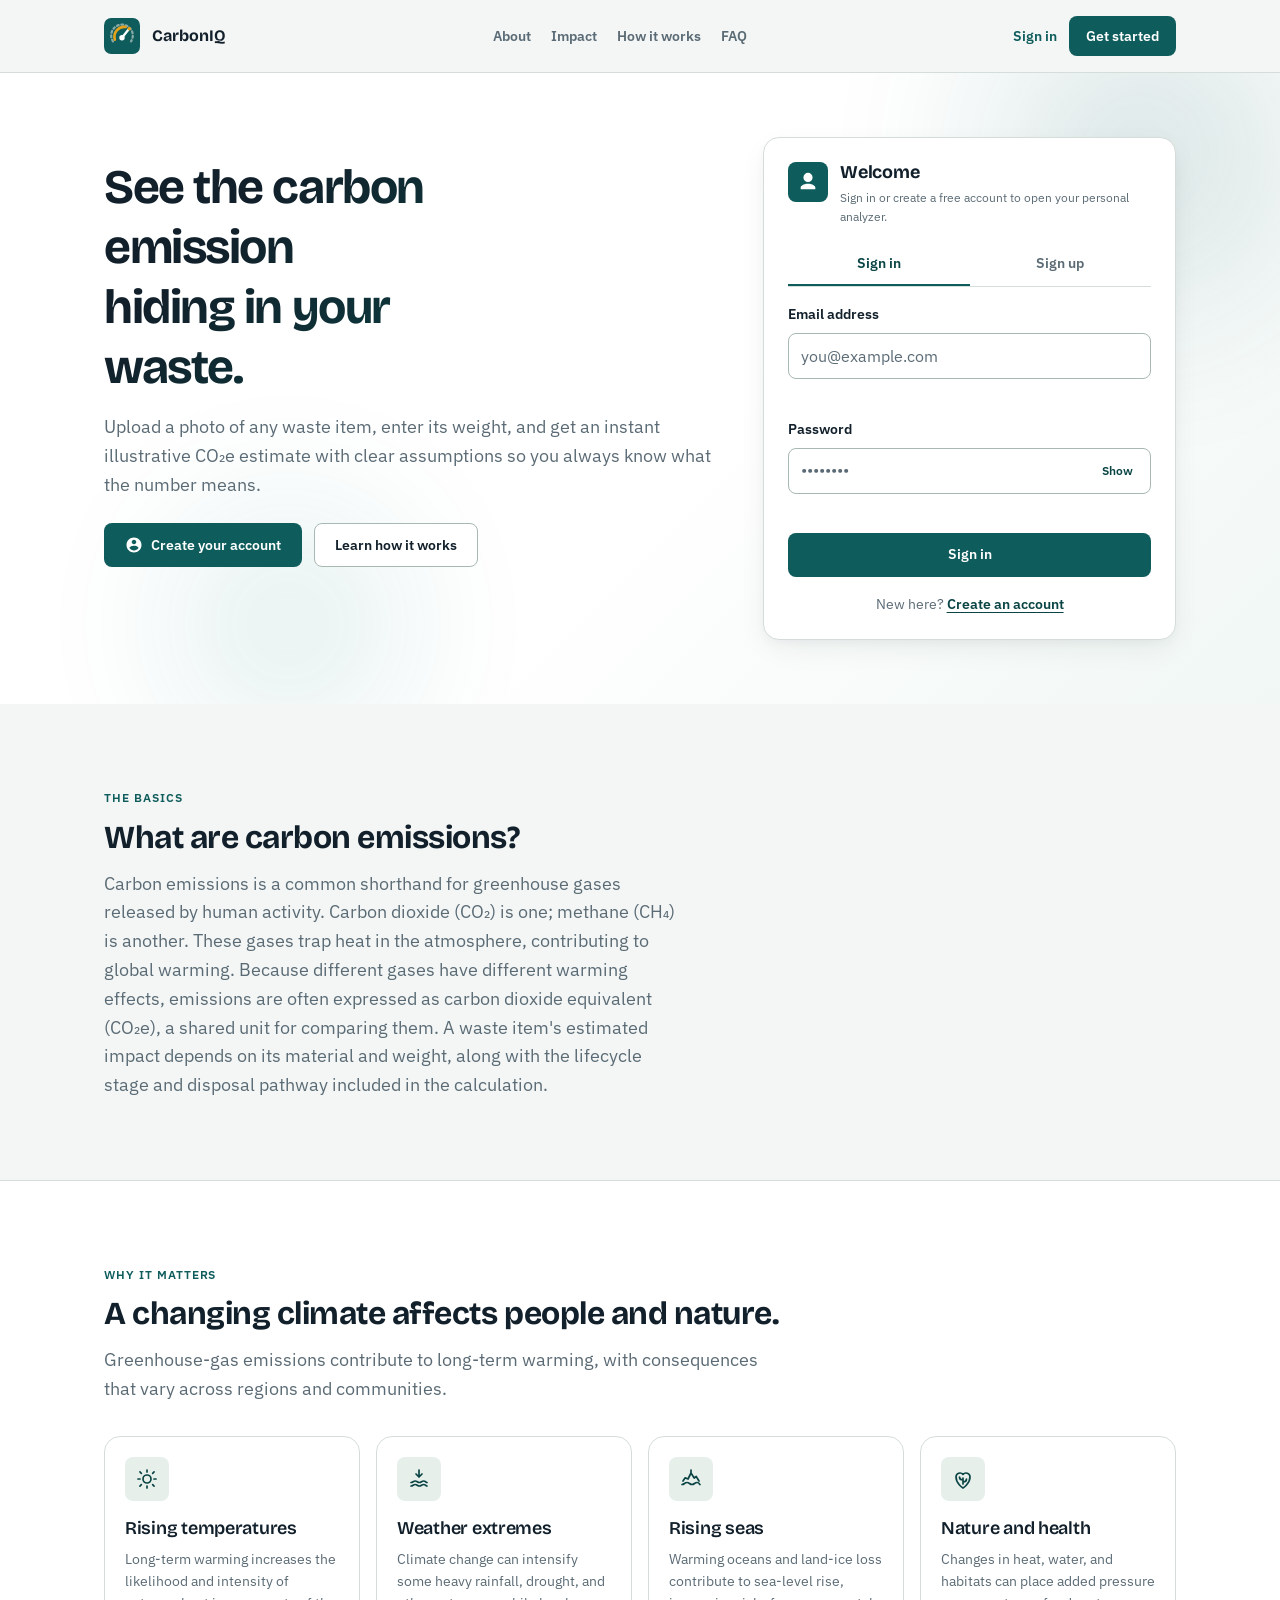
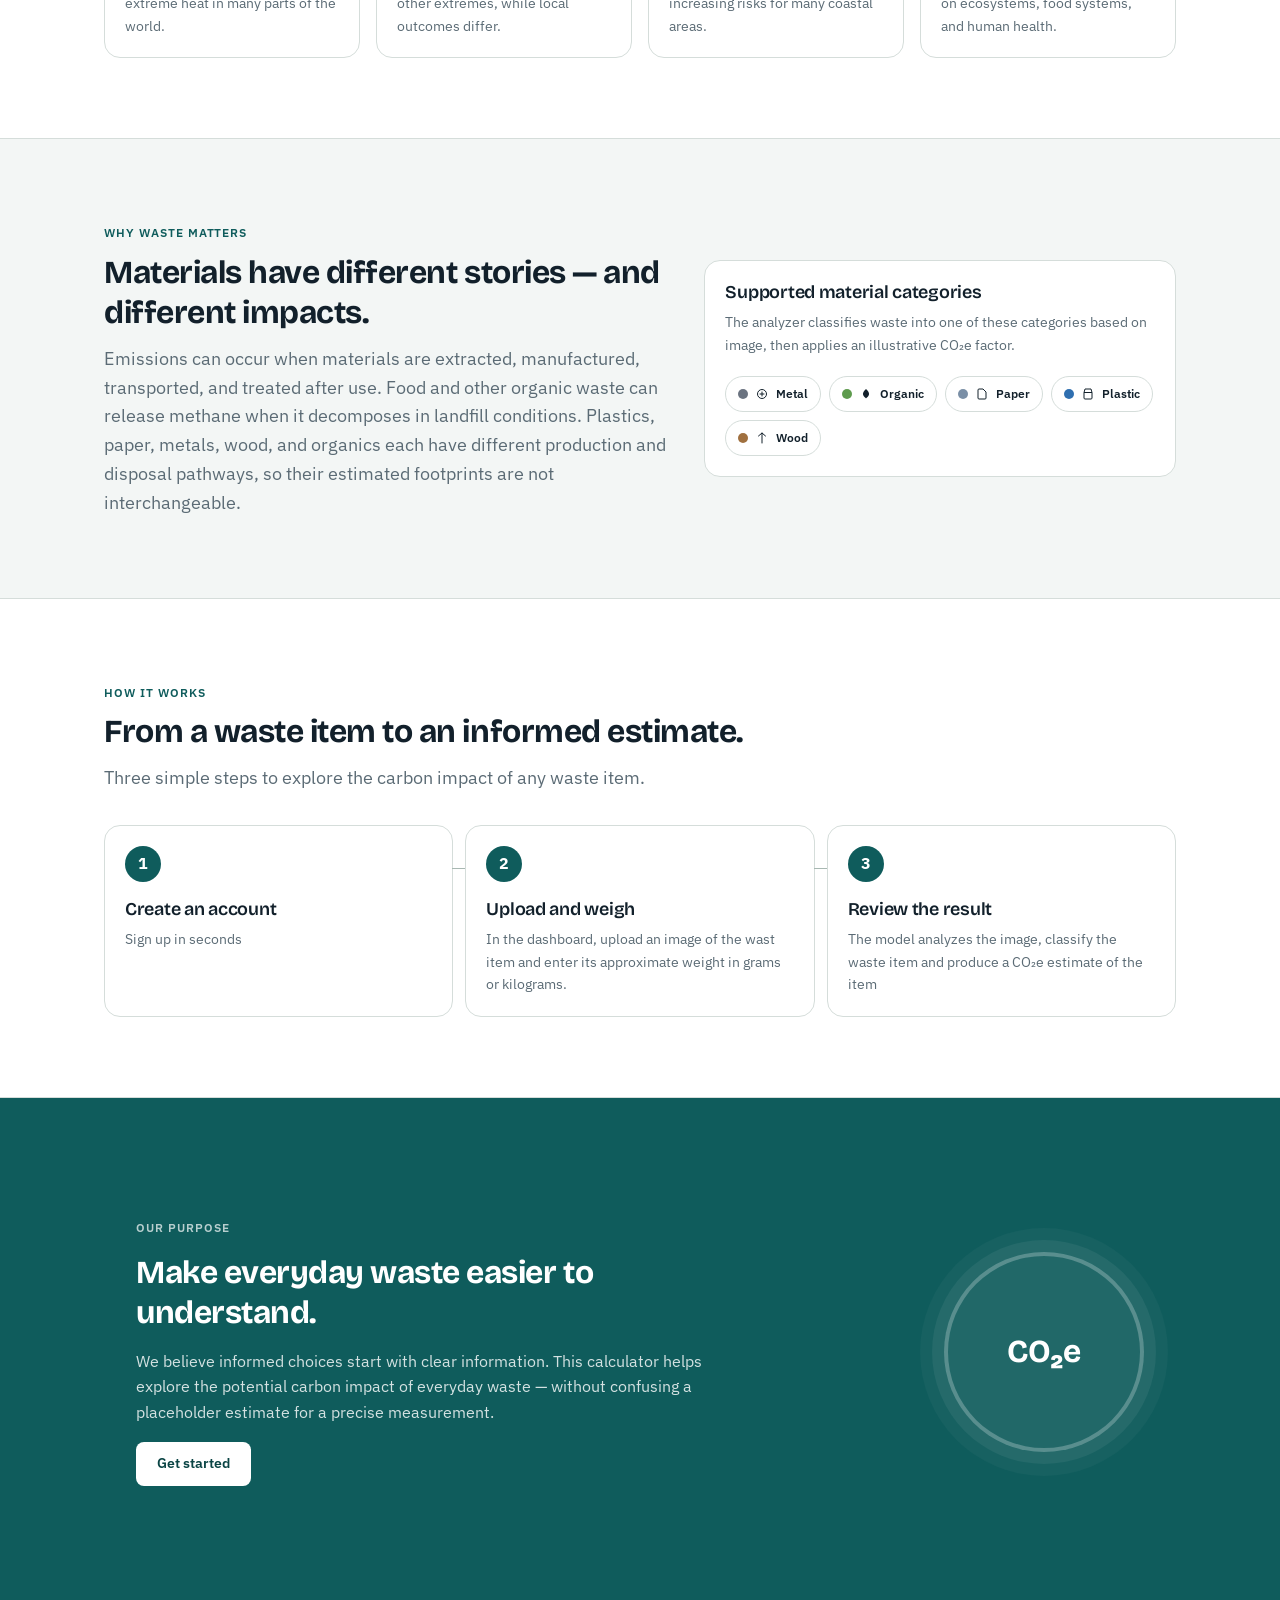
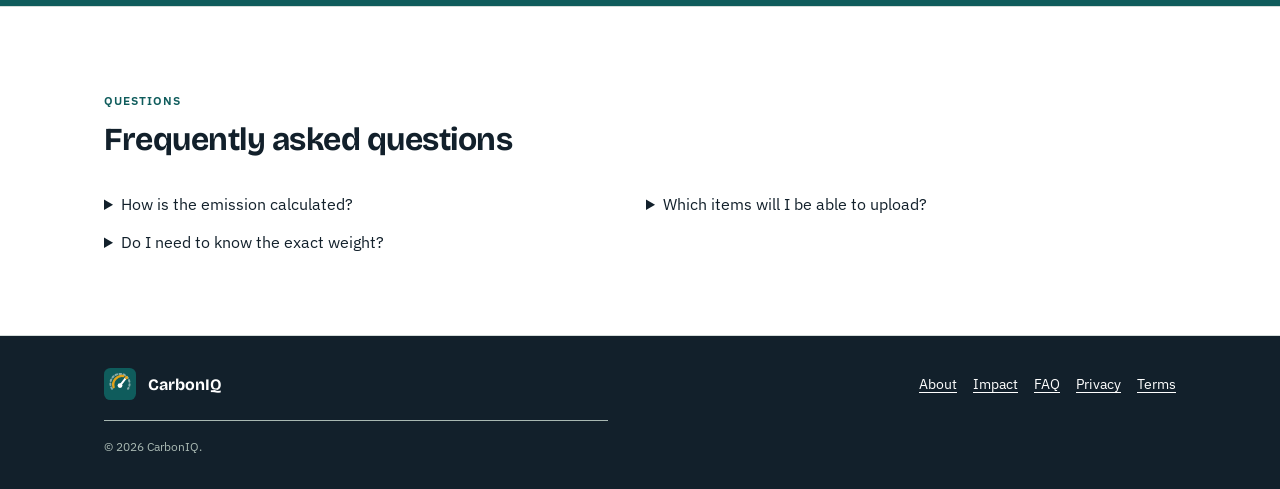
==== commit e0764f49: "updated frontend" ====
--- a/frontend/dashboard.html
+++ b/frontend/dashboard.html
@@ -452,7 +452,7 @@
     <footer class="site-footer">
       <div class="container footer-inner">
         <div class="footer-top">
-          <a class="footer-brand" href="index.html"><img src="assets/logo.svg" alt=""><span>Waste Impact</span></a>
+          <a class="footer-brand" href="index.html"><img src="assets/logo.svg" alt=""><span>CarbonIQ</span></a>
           <nav class="footer-nav" aria-label="Footer navigation">
             <a href="index.html#about">About</a>
             <a href="index.html#privacy">Privacy</a>
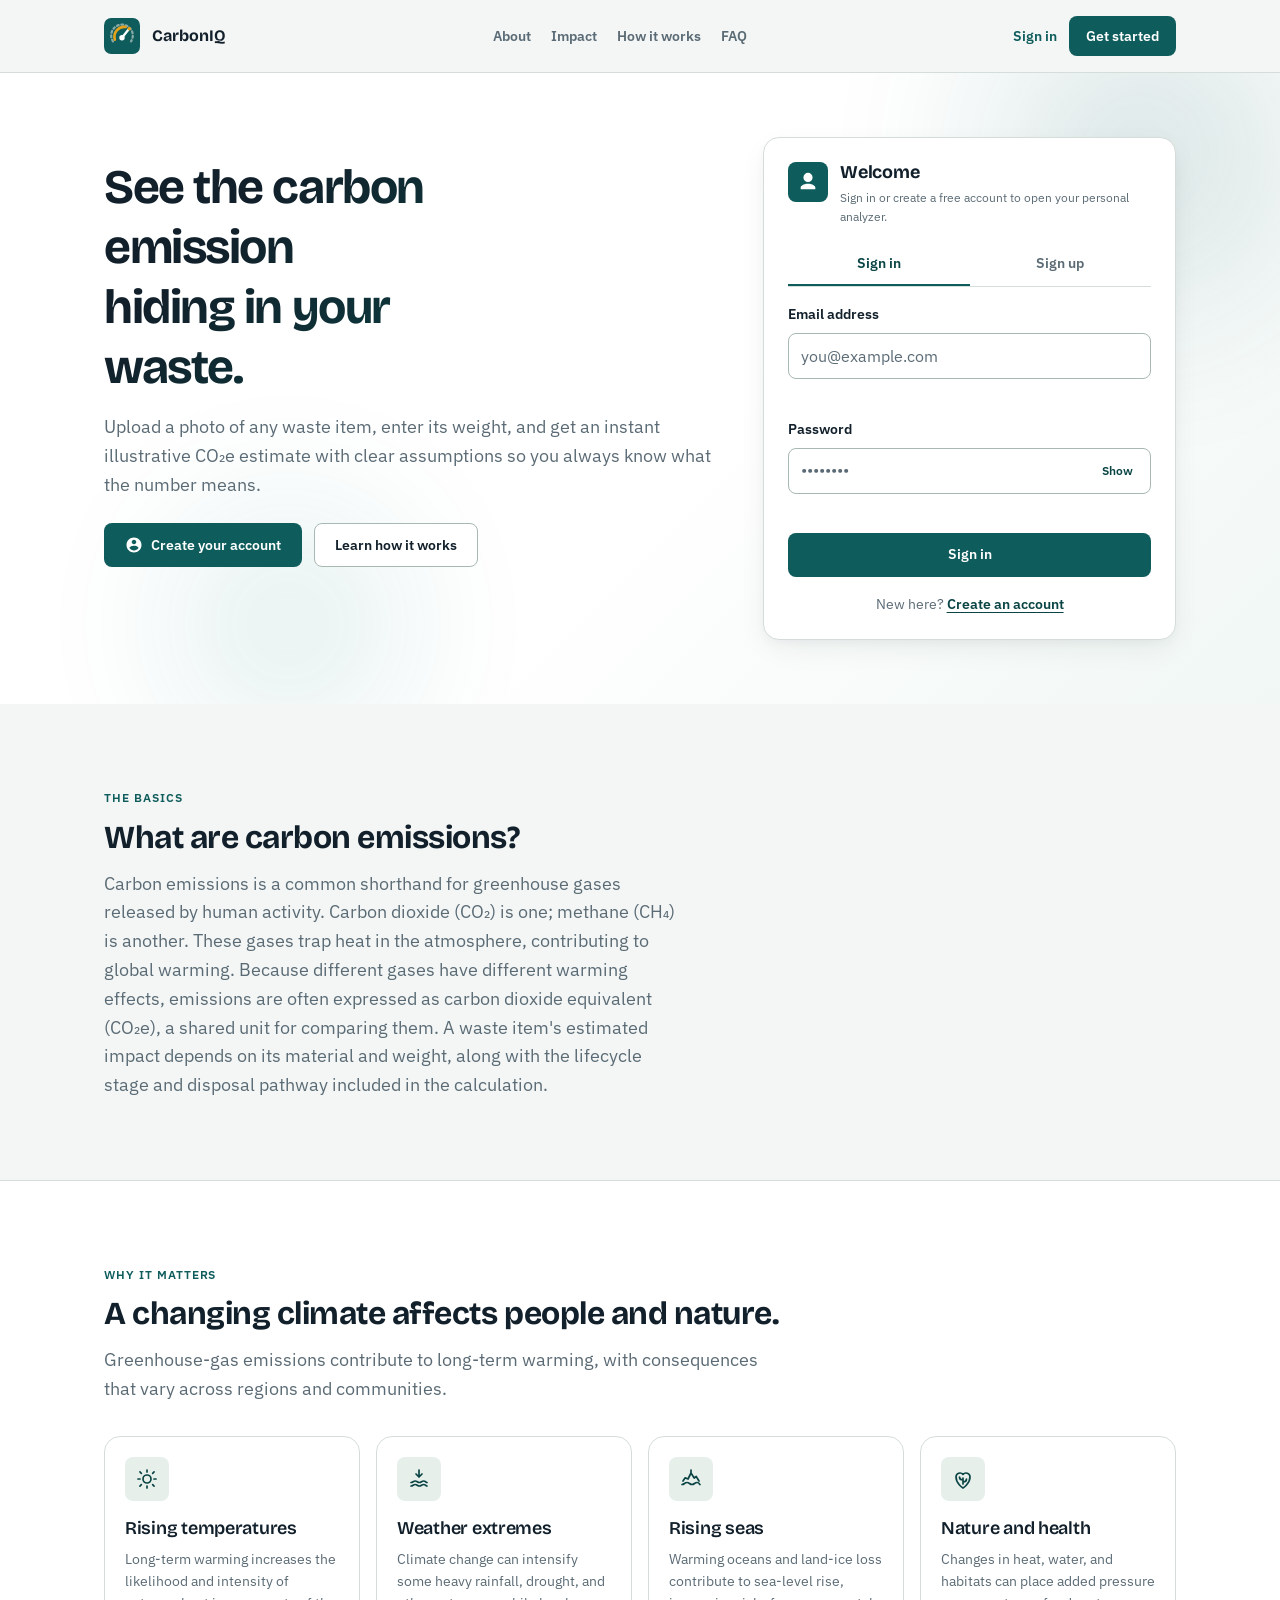
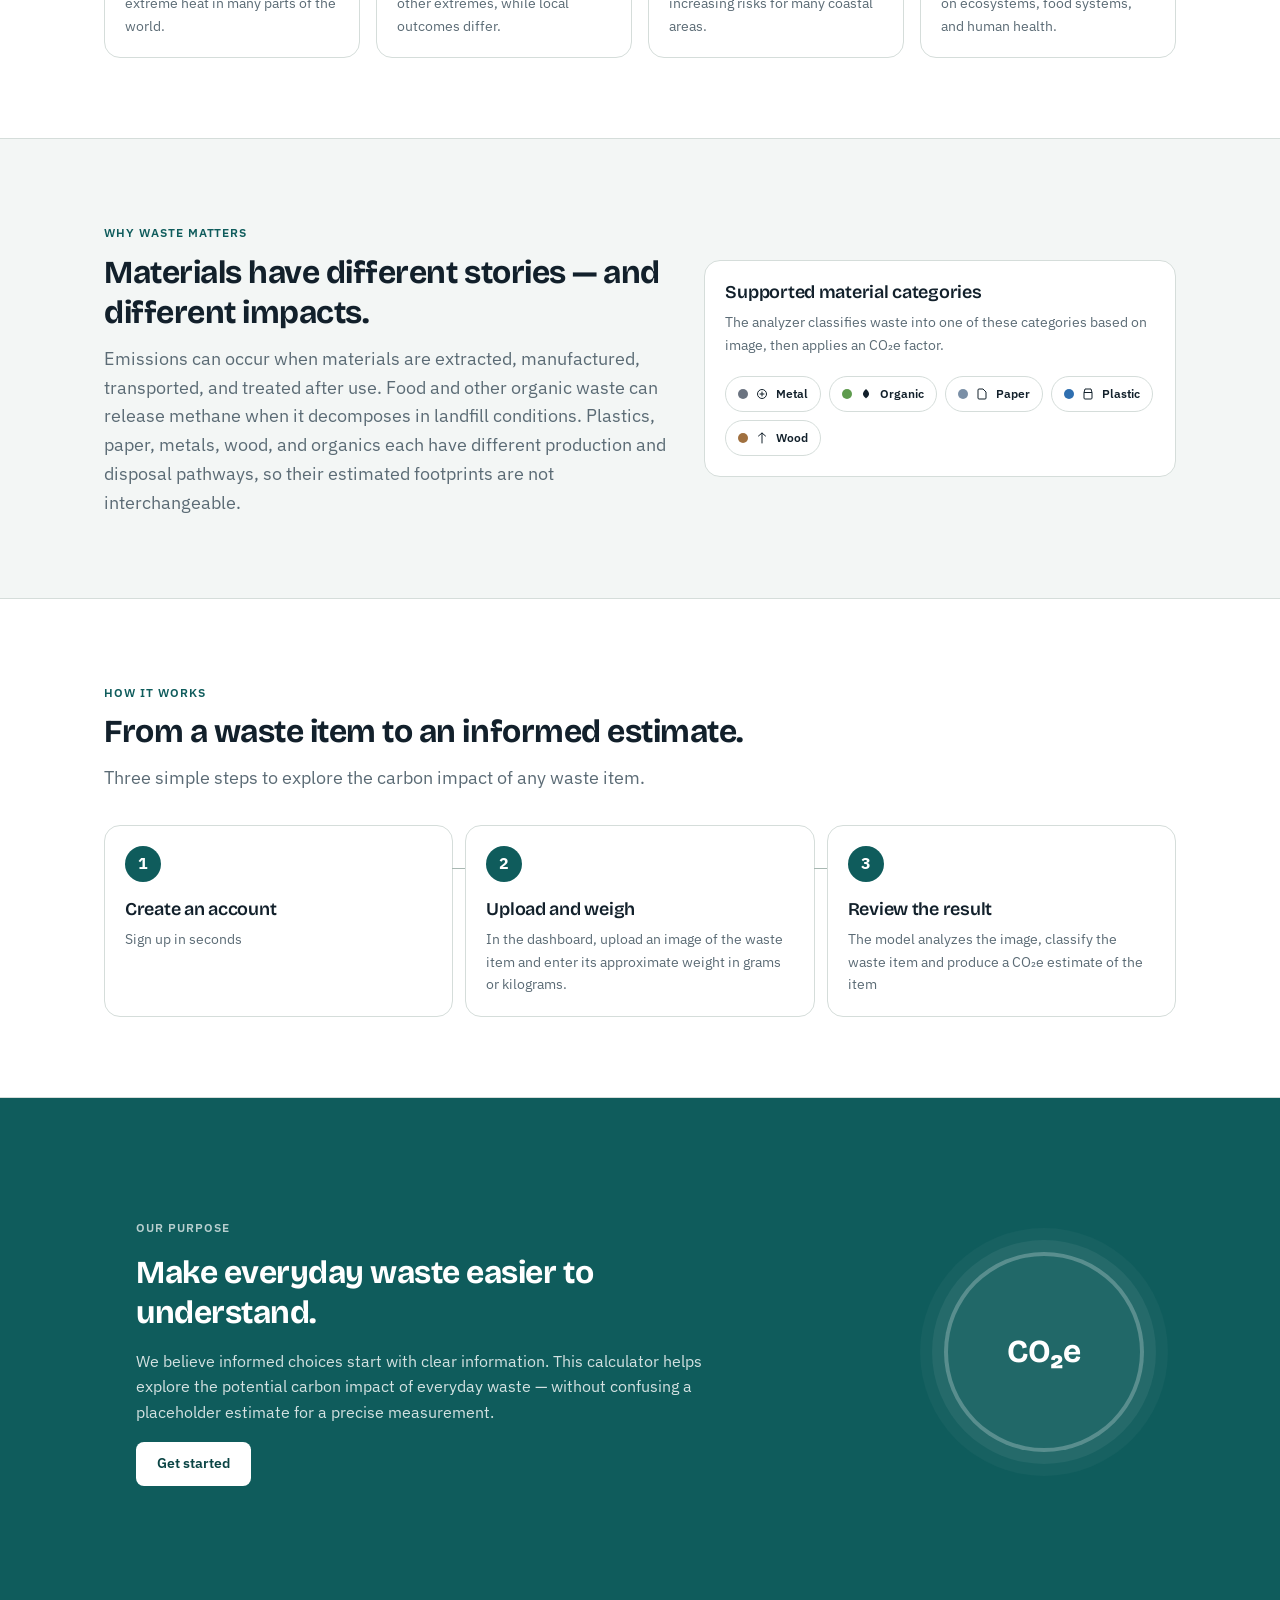
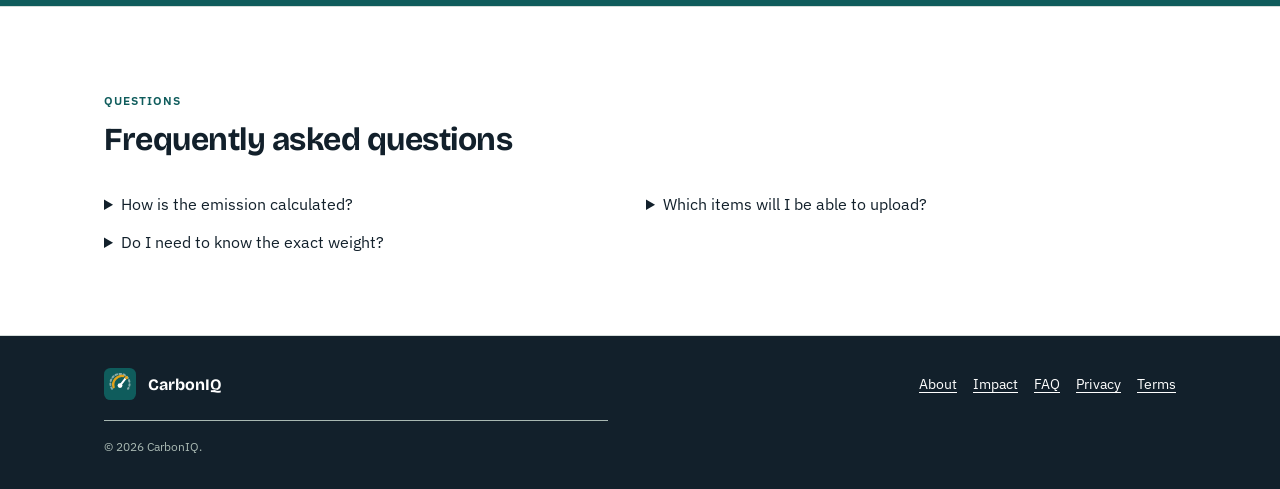
==== commit 0f3edbce: "updated frontend" ====
--- a/frontend/dashboard.html
+++ b/frontend/dashboard.html
@@ -458,6 +458,8 @@
             <a href="index.html#privacy">Privacy</a>
           </nav>
         </div>
+        <p class="footer-bottom">© 2026 CarbonIQ.
+        </p>
       </div>
     </footer>
   </div>
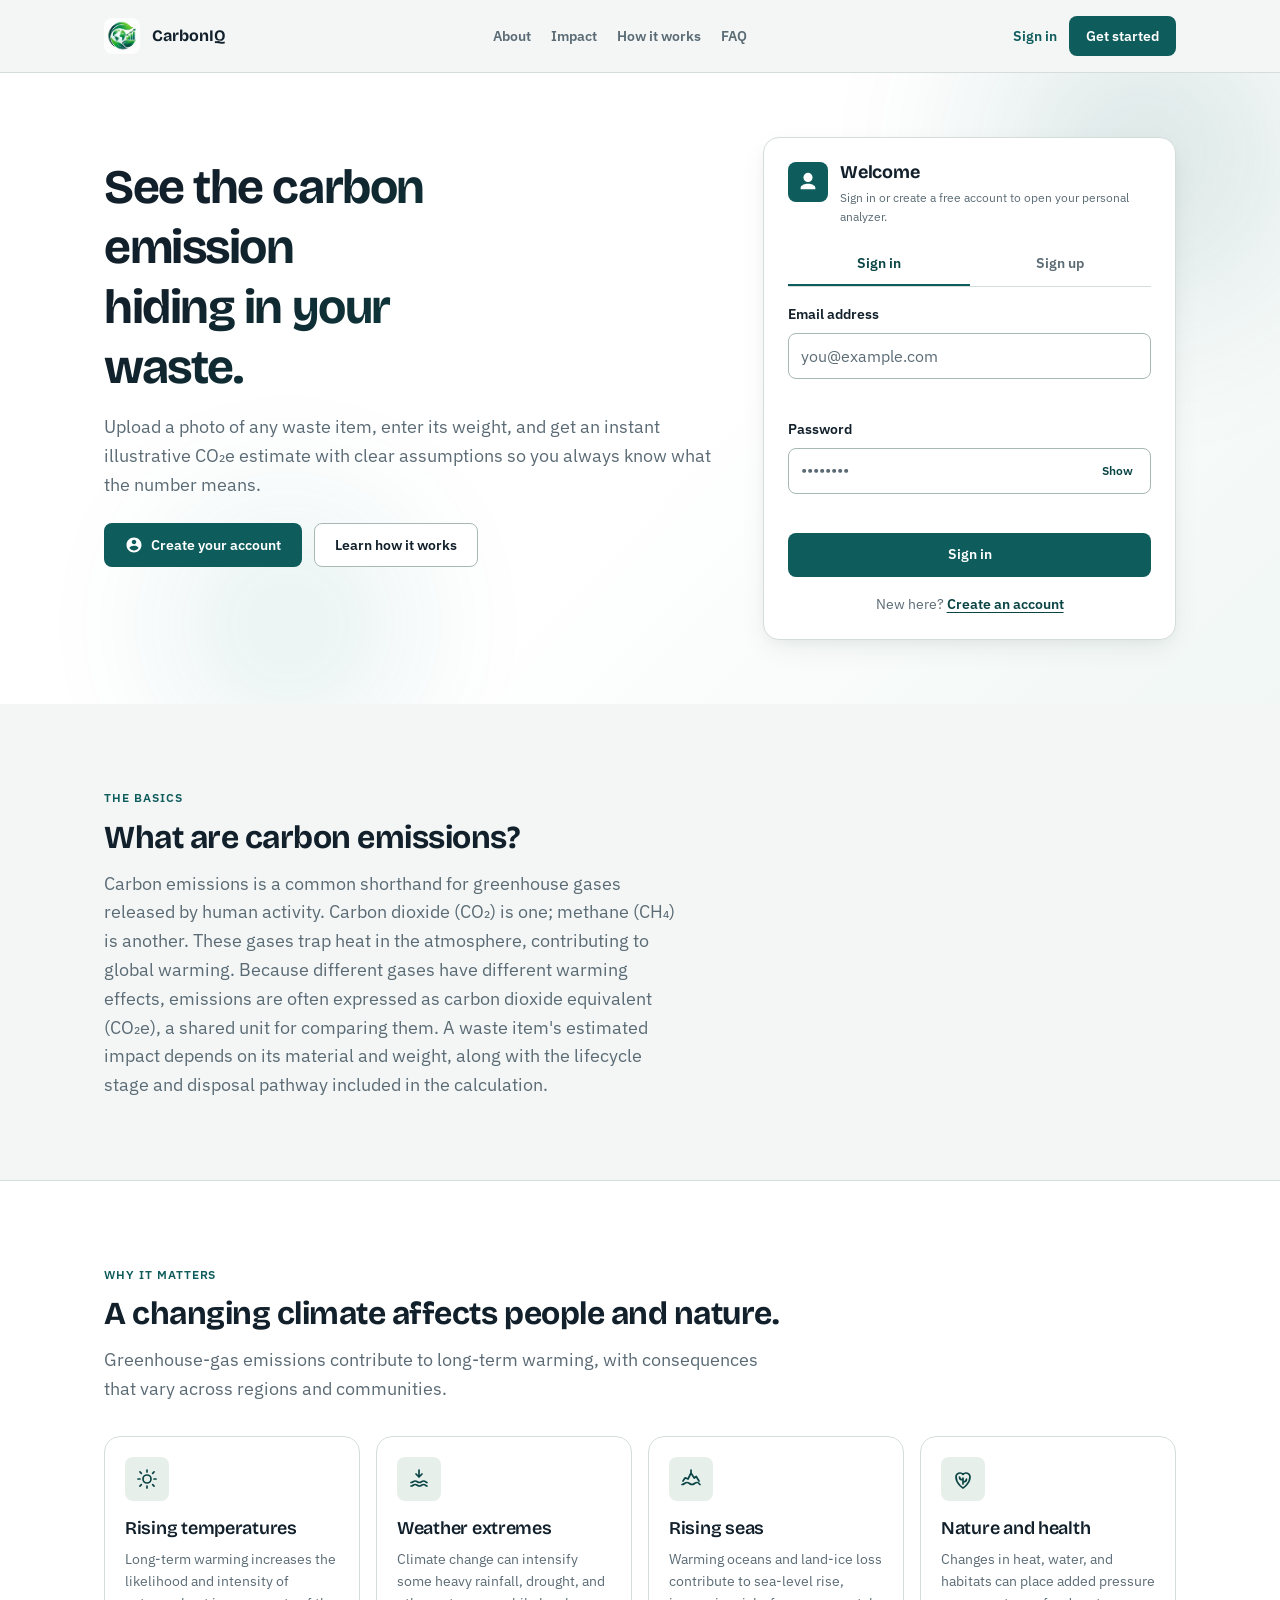
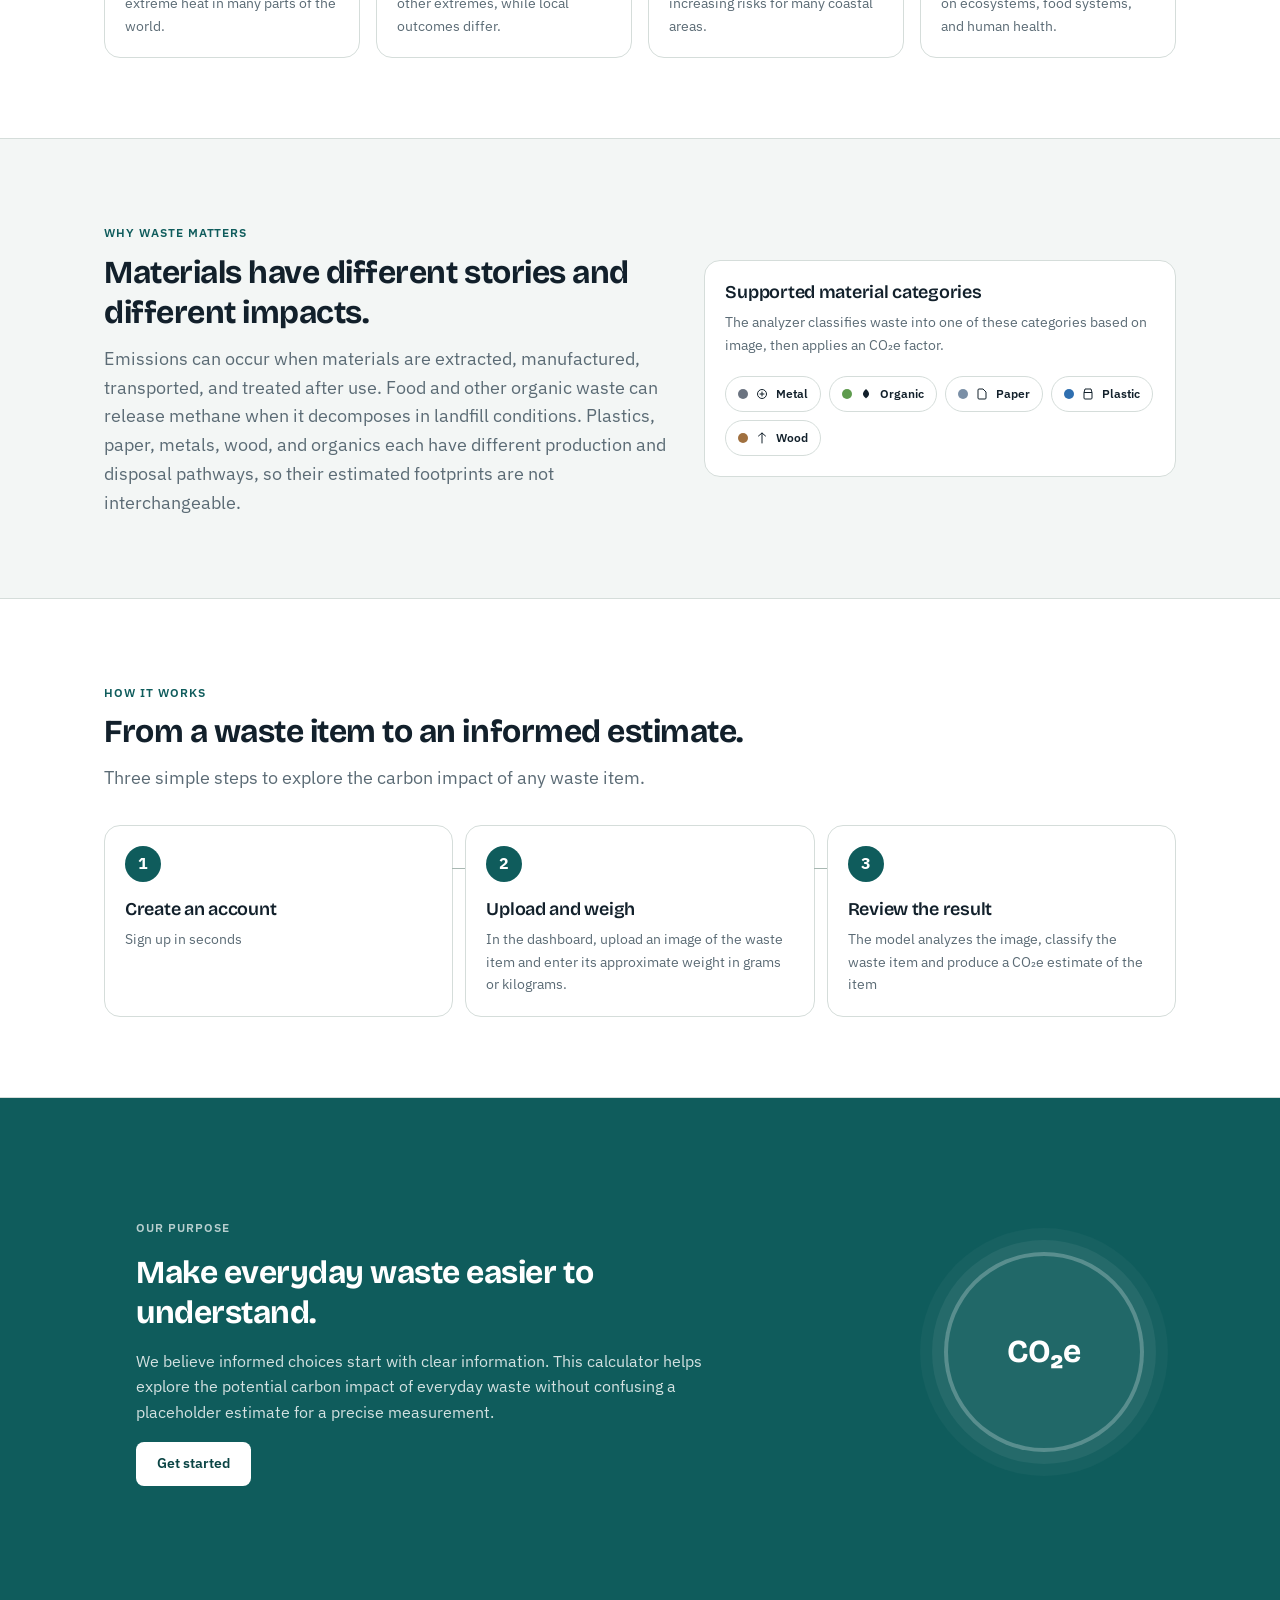
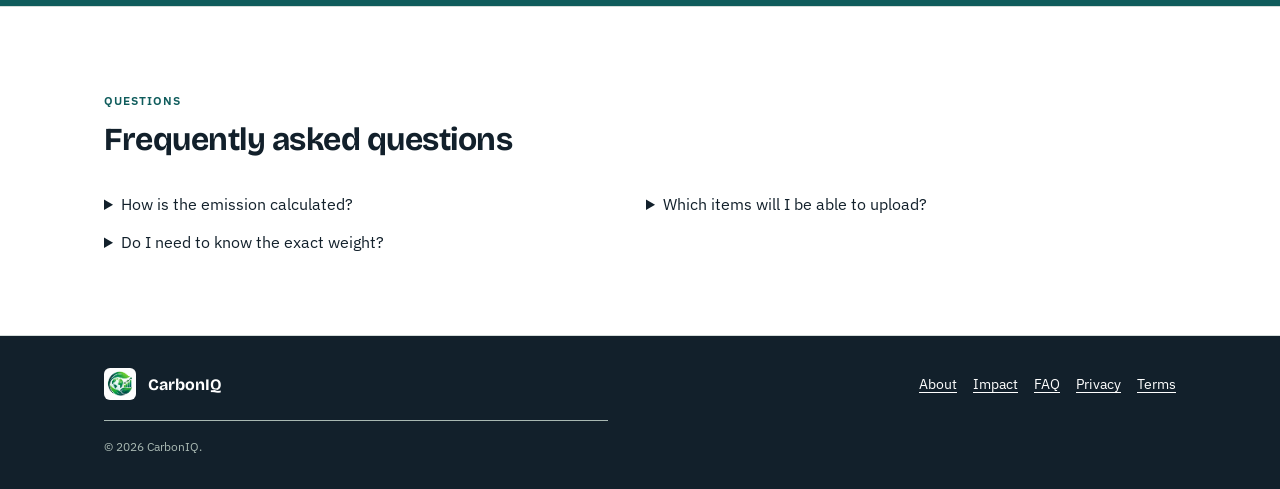
==== commit b14f9d7e: "updated frontend" ====
--- a/frontend/dashboard.html
+++ b/frontend/dashboard.html
@@ -115,7 +115,7 @@
     <header class="site-header dashboard-site-header">
       <div class="container header-inner dashboard-header-inner">
         <a class="brand" href="index.html">
-          <img src="assets/logo.svg" alt="">
+          <img src="assets/carbon_IQ.jpeg" alt="CarbonIQ Logo" style="border-radius: 8px; object-fit: cover;">
           <span>CarbonIQ</span>
         </a>
         <nav class="site-nav dashboard-nav" aria-label="Dashboard navigation">
@@ -452,7 +452,7 @@
     <footer class="site-footer">
       <div class="container footer-inner">
         <div class="footer-top">
-          <a class="footer-brand" href="index.html"><img src="assets/logo.svg" alt=""><span>CarbonIQ</span></a>
+          <a class="footer-brand" href="index.html"><img src="assets/carbon_IQ.jpeg" alt="CarbonIQ Logo" style="border-radius: 6px; object-fit: cover;"><span>CarbonIQ</span></a>
           <nav class="footer-nav" aria-label="Footer navigation">
             <a href="index.html#about">About</a>
             <a href="index.html#privacy">Privacy</a>
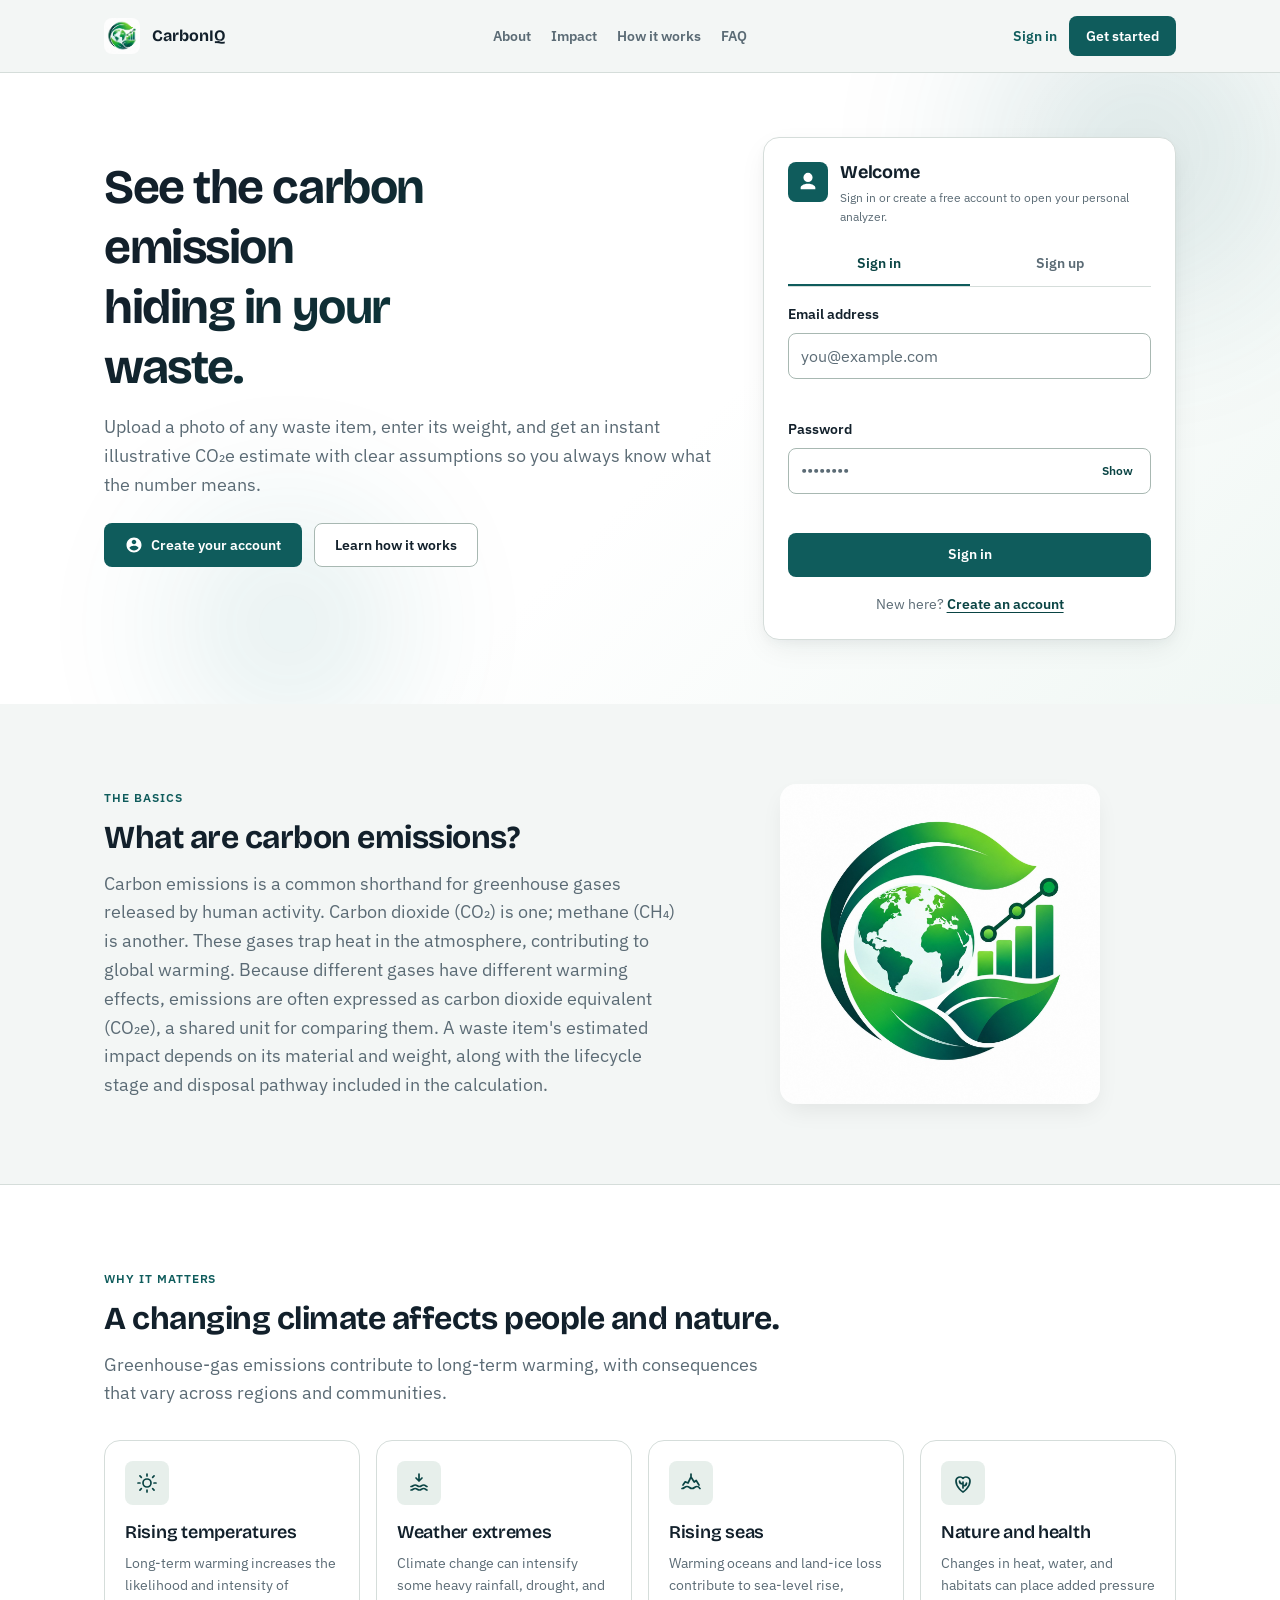
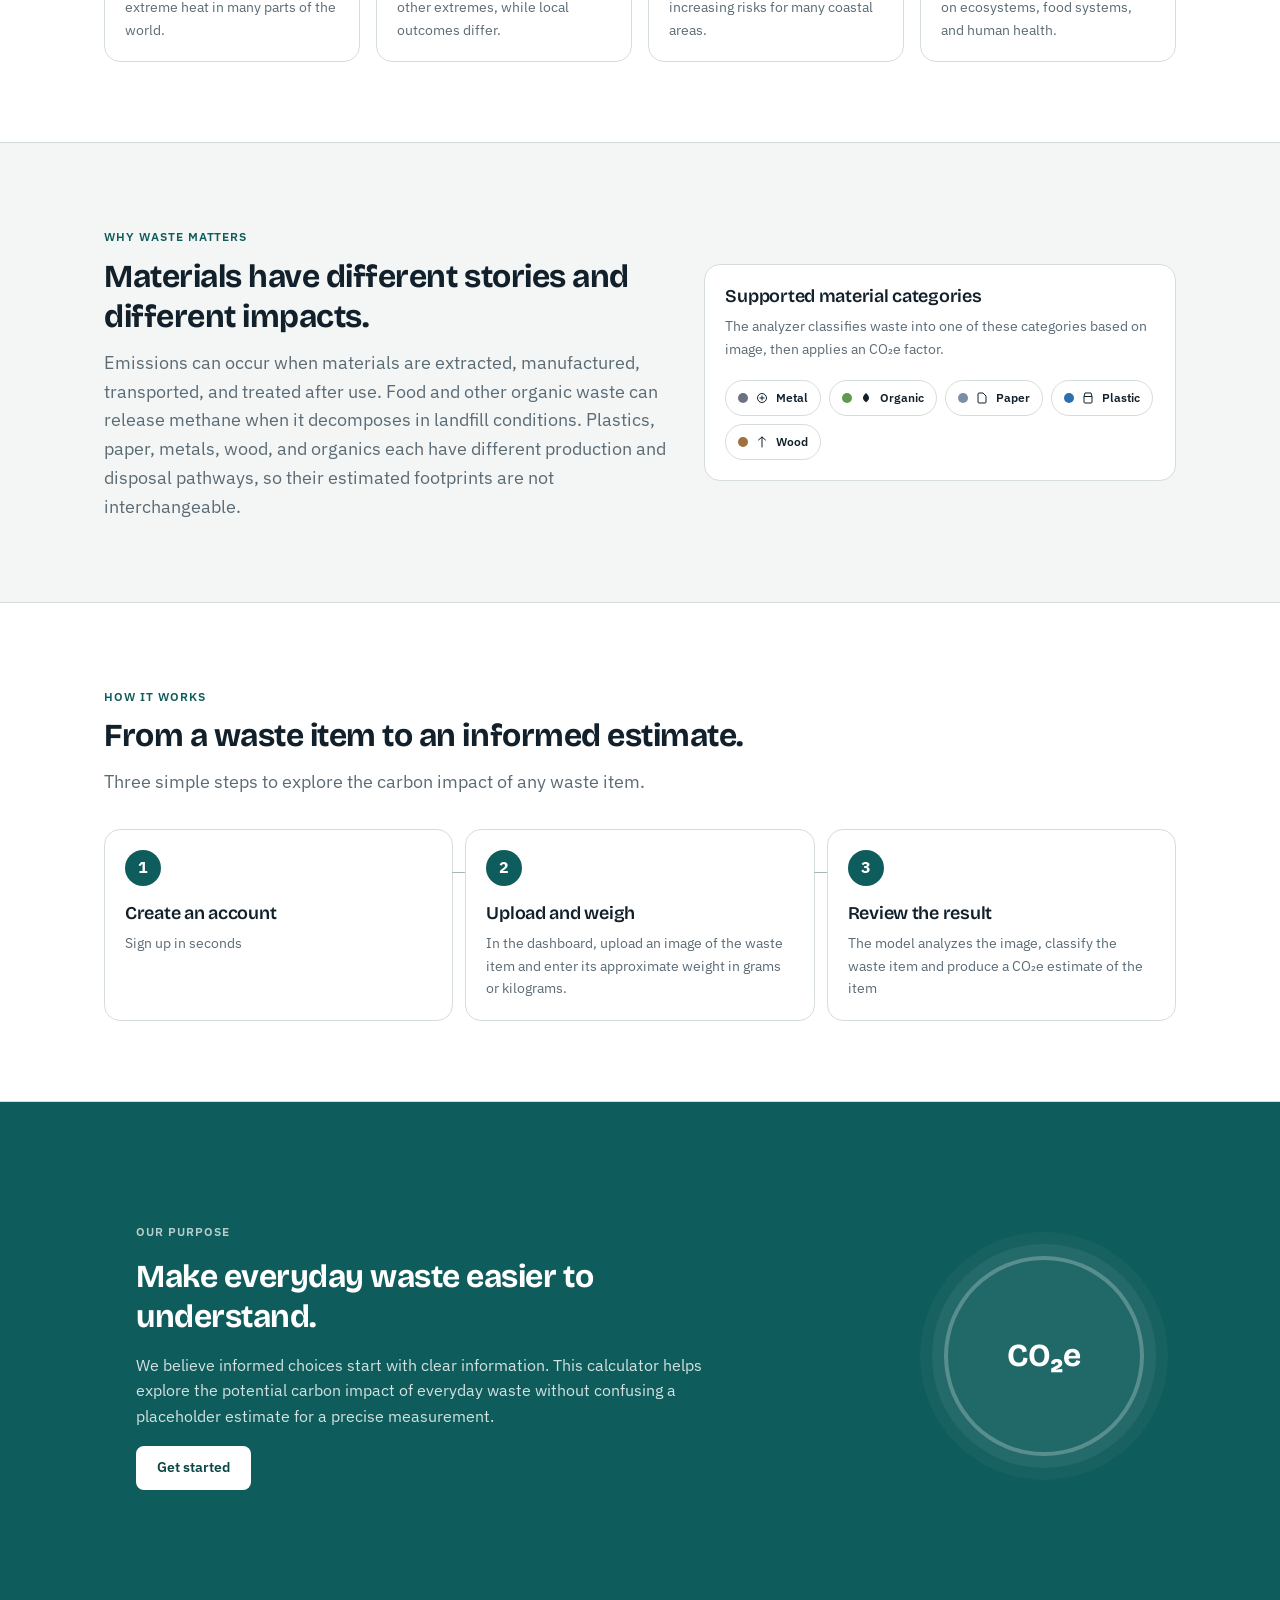
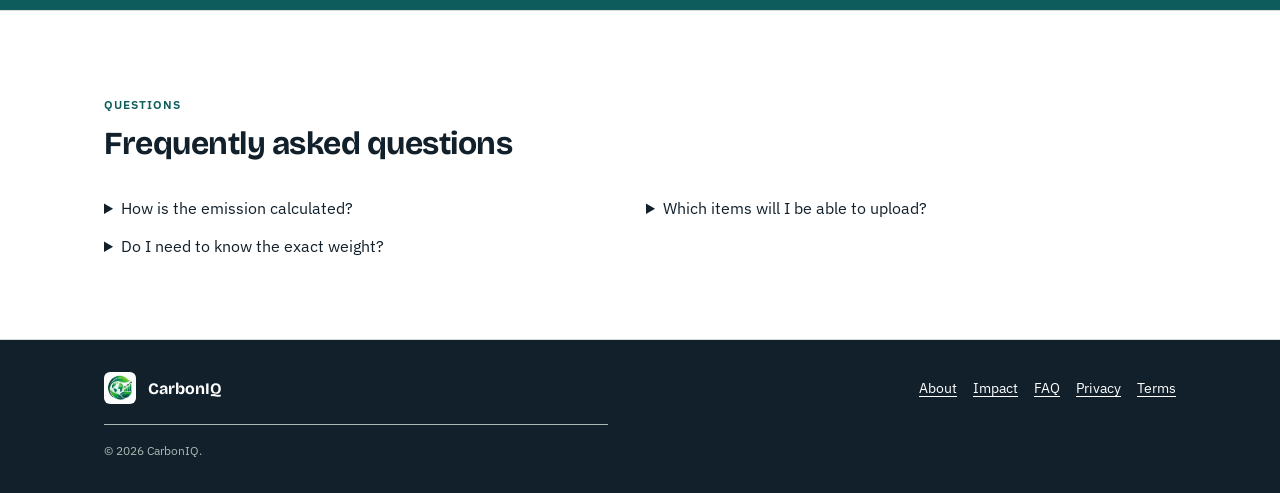
==== commit 0bc64317: "final frontend" ====
--- a/frontend/dashboard.html
+++ b/frontend/dashboard.html
@@ -277,7 +277,7 @@
                     </svg>
                   </span>
                   <strong>Choose or drop an image</strong>
-                  <span>JPG, PNG, or WebP · up to 5 MB</span>
+                  <span>JPG, PNG, or WebP </span>
                   <span class="button button-secondary button-small" aria-hidden="true">Choose image</span>
                 </label>
                 <input class="sr-only" id="waste-image" name="image" type="file"
@@ -452,7 +452,8 @@
     <footer class="site-footer">
       <div class="container footer-inner">
         <div class="footer-top">
-          <a class="footer-brand" href="index.html"><img src="assets/carbon_IQ.jpeg" alt="CarbonIQ Logo" style="border-radius: 6px; object-fit: cover;"><span>CarbonIQ</span></a>
+          <a class="footer-brand" href="index.html"><img src="assets/carbon_IQ.jpeg" alt="CarbonIQ Logo"
+              style="border-radius: 6px; object-fit: cover;"><span>CarbonIQ</span></a>
           <nav class="footer-nav" aria-label="Footer navigation">
             <a href="index.html#about">About</a>
             <a href="index.html#privacy">Privacy</a>
